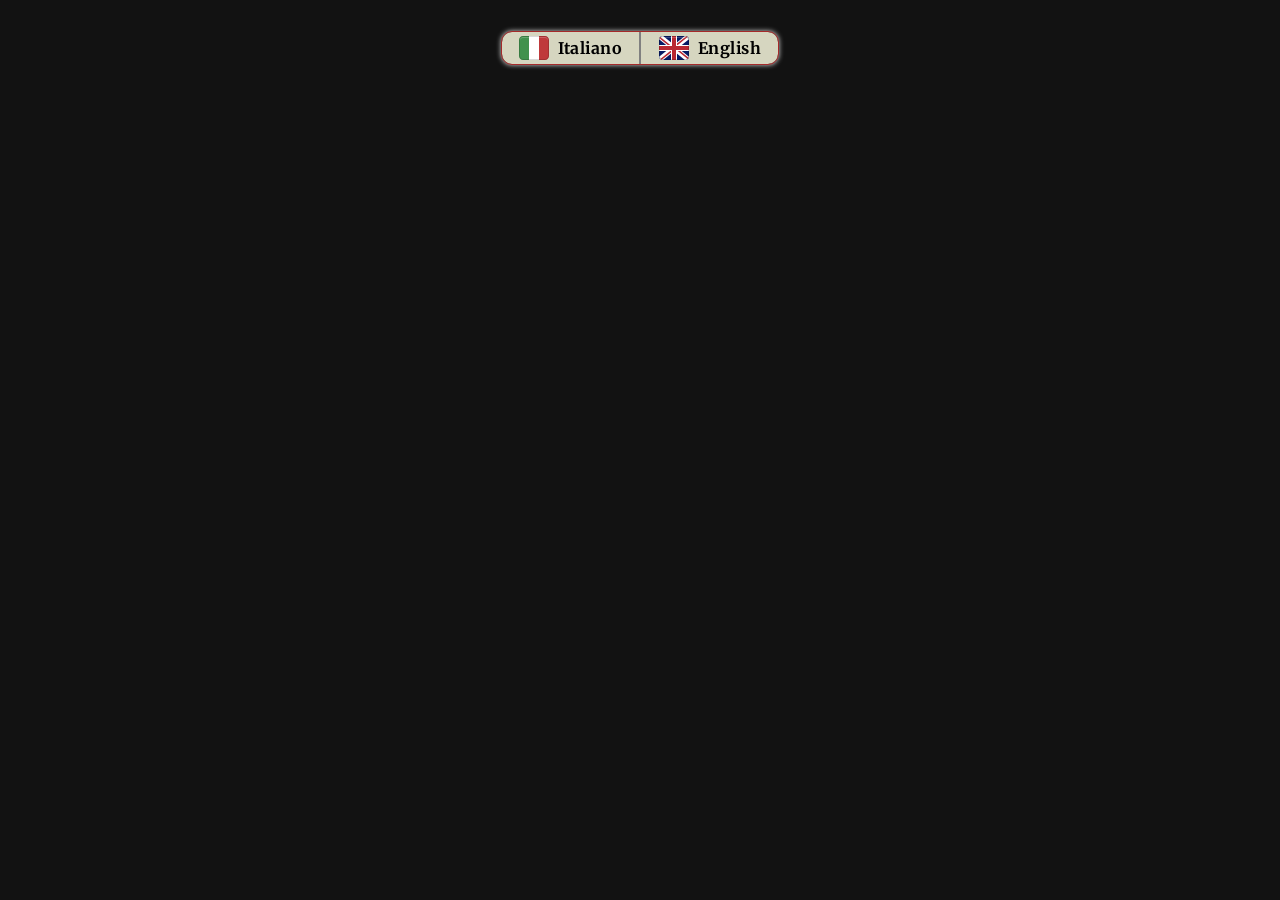
==== index.html @ 4e0a6a2b "c1" ====
<!DOCTYPE html>
<html lang="it">

<head>
    <meta charset="UTF-8">
    <link rel="stylesheet" href="cv.css">
    <link rel="stylesheet" href="https://cdnjs.cloudflare.com/ajax/libs/font-awesome/6.4.0/css/all.min.css">
    <link href="https://fonts.googleapis.com/css2?family=Merriweather:wght@400&display=swap" rel="stylesheet">

    <title>Curriculum Vitae</title>
</head>

<body>
    <div class="language-selection">
        <a href="#" data-lang="lang-it" class="selector active">
            <svg xmlns="http://www.w3.org/2000/svg" width="32" height="32" viewBox="0 0 32 32"><path fill="#fff" d="M10 4H22V28H10z"></path><path d="M5,4h6V28H5c-2.208,0-4-1.792-4-4V8c0-2.208,1.792-4,4-4Z" fill="#41914d"></path><path d="M25,4h6V28h-6c-2.208,0-4-1.792-4-4V8c0-2.208,1.792-4,4-4Z" transform="rotate(180 26 16)" fill="#bf393b"></path><path d="M27,4H5c-2.209,0-4,1.791-4,4V24c0,2.209,1.791,4,4,4H27c2.209,0,4-1.791,4-4V8c0-2.209-1.791-4-4-4Zm3,20c0,1.654-1.346,3-3,3H5c-1.654,0-3-1.346-3-3V8c0-1.654,1.346-3,3-3H27c1.654,0,3,1.346,3,3V24Z" opacity=".15"></path><path d="M27,5H5c-1.657,0-3,1.343-3,3v1c0-1.657,1.343-3,3-3H27c1.657,0,3,1.343,3,3v-1c0-1.657-1.343-3-3-3Z" fill="#fff" opacity=".2"></path></svg>
            Italiano
        </a>
        <div class="separator"></div>
        <a href="#" data-lang="lang-en" class="selector">
            <svg xmlns="http://www.w3.org/2000/svg" width="32" height="32" viewBox="0 0 32 32"><rect x="1" y="4" width="30" height="24" rx="4" ry="4" fill="#071b65"></rect><path d="M5.101,4h-.101c-1.981,0-3.615,1.444-3.933,3.334L26.899,28h.101c1.981,0,3.615-1.444,3.933-3.334L5.101,4Z" fill="#fff"></path><path d="M22.25,19h-2.5l9.934,7.947c.387-.353,.704-.777,.929-1.257l-8.363-6.691Z" fill="#b92932"></path><path d="M1.387,6.309l8.363,6.691h2.5L2.316,5.053c-.387,.353-.704,.777-.929,1.257Z" fill="#b92932"></path><path d="M5,28h.101L30.933,7.334c-.318-1.891-1.952-3.334-3.933-3.334h-.101L1.067,24.666c.318,1.891,1.952,3.334,3.933,3.334Z" fill="#fff"></path><rect x="13" y="4" width="6" height="24" fill="#fff"></rect><rect x="1" y="13" width="30" height="6" fill="#fff"></rect><rect x="14" y="4" width="4" height="24" fill="#b92932"></rect><rect x="14" y="1" width="4" height="30" transform="translate(32) rotate(90)" fill="#b92932"></rect><path d="M28.222,4.21l-9.222,7.376v1.414h.75l9.943-7.94c-.419-.384-.918-.671-1.471-.85Z" fill="#b92932"></path><path d="M2.328,26.957c.414,.374,.904,.656,1.447,.832l9.225-7.38v-1.408h-.75L2.328,26.957Z" fill="#b92932"></path><path d="M27,4H5c-2.209,0-4,1.791-4,4V24c0,2.209,1.791,4,4,4H27c2.209,0,4-1.791,4-4V8c0-2.209-1.791-4-4-4Zm3,20c0,1.654-1.346,3-3,3H5c-1.654,0-3-1.346-3-3V8c0-1.654,1.346-3,3-3H27c1.654,0,3,1.346,3,3V24Z" opacity=".15"></path><path d="M27,5H5c-1.657,0-3,1.343-3,3v1c0-1.657,1.343-3,3-3H27c1.657,0,3,1.343,3,3v-1c0-1.657-1.343-3-3-3Z" fill="#fff" opacity=".2"></path></svg>
            English
        </a>
    </div>

    <div class="cv-main d-none">
        <div class="left-panel">
            <div class="profile-pic">
                <img src="foto-Profilo.jpg" alt="Foto Profilo" />
            </div>
            <div class="details">
                <div class="contatti">
                    <div class="title">
                        <span class="lang-it">CONTATTI</span>
                        <span class="lang-en">CONTACTS</span>
                    </div>
                    <div class="content">
                        <p class="address">
                            <i class="fa-solid fa-house"></i>
                            <span class="lang-it">Via Idria, 29, 95124, Catania CT</span>
                            <span class="lang-en">Via Idria, 29, 95124, Catania CT</span>
                        </p>
                        <p class="telefono">
                            <i class="fa-solid fa-square-phone"></i>
                            <span class="lang-it">(+39) 3669727346</span>
                            <span class="lang-en">(+39) 3669727346</span>
                        </p>
                        <p class="email">
                            <i class="fa-solid fa-paper-plane"></i>
                            <span class="lang-it">mario.bonanno94@gmail.com</span>
                            <span class="lang-en">mario.bonanno94@gmail.com</span>
                        </p>
                    </div>
                </div>
                <div class="profile">
                    <div class="title">
                        <span class="lang-it">PROFILO PROFESSIONALE</span>
                        <span class="lang-en">PROFESSIONAL PROFILE</span>
                    </div>
                    <div class="description">
                        <span class="lang-it">Dopo aver conseguito la laurea magistrale in Informatica, ho iniziato la mia esperienza lavorativa come web developer presso un'azienda di consulenza. Oltre alle nozioni acquisite, posso garantire massima disponibilità e determinazione, per supportare le figure senior e apprendere da loro le basi dell’attività. La mia indole creativa mi ha spinto ad approcciarmi a campi come la creazione di videogiochi e lo sviluppo frontend di pagine web, mentre la passione per la matematica mi fa apprezzare le sfide logiche e strutturali, come quelle che ho incontrato nella progettazione di primitive intelligenze artificiali o programmazione backend per la gestione di siti.</span>
                        <span class="lang-en">After earning my master's degree in Computer Science, I began my work experience as a web developer at a consulting company. In addition to the knowledge acquired, I can ensure maximum availability and determination to support senior figures and learn from them the basics of the activity. My creative nature has driven me to approach fields such as video game creation and frontend development of web pages, while my passion for mathematics makes me appreciate logical and structural challenges, such as those I encountered in designing primitive artificial intelligences or backend programming for website management.</span>
                    </div>
                </div>
                <div class="competenze">
                    <div class="title">
                        <span class="lang-it">Capacità e competenze</span>
                        <span class="lang-en">Skills and Competencies</span>
                    </div>
                    <ul class="skill-list">
                        <li>
                            <span class="lang-it">Buona conoscenza dei più comuni linguaggi di programmazione. In particolare di <strong>C, C++, C#, Python, HTML, CSS, Javascript</strong>, dei framework Processing e P5.js e delle librerie jQuery, Vue.js e Bootstrap.</span>
                            <span class="lang-en">Good knowledge of the most common programming languages. In particular <strong>C, C++, C#, Python, HTML, CSS, Javascript</strong>, the Processing and P5.js frameworks, and the jQuery, Vue.js, and Bootstrap libraries.</span>
                        </li>
                        <li>
                            <span class="lang-it">Buona conoscenza del <strong>game engine Unity</strong> e dei suoi componenti. In particolare ShaderGraph, VisualEffects, ParticleSystem</span>
                            <span class="lang-en">Good knowledge of the <strong>Unity game engine</strong> and its components, particularly ShaderGraph, VisualEffects, ParticleSystem.</span>
                        </li>
                        <li>
                            <span class="lang-it">Conoscenza base del software di modellazione 3D “<strong>Blender</strong>” e del motore <strong>Unreal Engine</strong>.</span>
                            <span class="lang-en">Basic knowledge of 3D modeling software <strong>Blender</strong> and the <strong>Unreal Engine</strong>.</span>
                        </li>
                        <li>
                            <span class="lang-it">Flessibilità, predisposizione alla crescita professionale e capacità di ascolto attivo</span>
                            <span class="lang-en">Flexibility, willingness for professional growth, and active listening skills.</span>
                        </li>
                    </ul>
                </div>
                <div class="interessi">
                    <div class="title">
                        <span class="lang-it">Interessi</span>
                        <span class="lang-en">Interests</span>
                    </div>
                    <ol class="interessi-list">
                        <li>
                            <span class="lang-it">Matematica, scienze e musica</span>
                            <span class="lang-en">Mathematics, science, and music</span>
                        </li>
                        <li>
                            <span class="lang-it">Programmazione e Computer Grafica</span>
                            <span class="lang-en">Programming and Computer Graphics</span>
                        </li>
                        <li>
                            <span class="lang-it">Videogiochi e Game Theory</span>
                            <span class="lang-en">Video games and Game Theory</span>
                        </li>
                    </ol>
                </div>
            </div>
        </div>
        <div class="right-panel">
            <div class="name">
                <span class="lang-it">Mario Bonanno</span>
                <span class="lang-en">Mario Bonanno</span>
            </div>
            <div class="specs">
                <div class="tab experiences">
                    <div class="title">
                        <span class="lang-it">Esperienze lavorative e professionali</span>
                        <span class="lang-en">Work and Professional Experience</span>
                    </div>
                    <div class="exp-list">
                        <div class="exp">
                            <div class="title">
                                <strong>Skylabs</strong>, Catania —
                                <span class="lang-it">Sviluppatore Fullstack</span>
                                <span class="lang-en">Fullstack Developer</span>
                            </div>
                            <div class="date">
                                <span class="lang-it">Ottobre 2022 - Ottobre 2024</span>
                                <span class="lang-en">October 2022 - October 2024</span>
                            </div>
                            <ul class="exp-points">
                                <li class="point">
                                    <span class="lang-it">Sviluppo e manutenzione di progetti E-Commerce per aziende internazionali di moda e distribuzione alimentare attraverso tecnologia <strong>Salesforce Commerce Cloud</strong>.</span>
                                    <span class="lang-en">Development and maintenance of E-Commerce projects for international fashion and food distribution companies using <strong>Salesforce Commerce Cloud</strong>.</span>
                                </li>
                                <li class="point">
                                    <span class="lang-it">Sviluppo componenti web personalizzati, finalizzati al riutilizzo interno.</span>
                                    <span class="lang-en">Development of custom web components aimed at internal reuse.</span>
                                </li>
                                <li class="point">
                                    <span class="lang-it">Utilizzo dei linguaggi <strong>Javascript, CSS, HTML, ISML, MJML</strong> e delle librerie <strong>jQuery, Vue.js, Bootstrap</strong>.</span>
                                    <span class="lang-en">Utilization of <strong>Javascript, CSS, HTML, ISML, MJML</strong> languages and <strong>jQuery, Vue.js, Bootstrap</strong> libraries.</span>
                                </li>
                            </ul>
                        </div>
                        <div class="exp">
                            <div class="title">
                                <strong>Università di Catania</strong>, Catania —
                                <span class="lang-it">Tirocinante</span>
                                <span class="lang-en">Intern</span>
                            </div>
                            <div class="date">
                                <span class="lang-it">Gennaio 2022 - Luglio 2022</span>
                                <span class="lang-en">January 2022 - July 2022</span>
                            </div>
                            <ul class="p-b-0 exp-points">
                                <li class="point">
                                    <span class="lang-it">Sviluppo di moduli di vario genere relativi ad un videogioco 3D</span>
                                    <span class="lang-en">Development of various modules related to a 3D video game</span>
                                </li>
                                <li class="point">
                                    <span class="lang-it">Implementazione di un sistema di I.A. basato su Behaviour Tree</span>
                                    <span class="lang-en">Implementation of an AI system based on Behaviour Tree</span>
                                </li>
                                <li class="point">
                                    <span class="lang-it">Manutenzione del codice per l’utilizzo in un team di piccole dimensioni</span>
                                    <span class="lang-en">Code maintenance for use in a small team</span>
                                </li>
                                <li class="point">
                                    <span class="lang-it">Adattamento Sprite e materiali per la creazione di effetti grafici</span>
                                    <span class="lang-en">Sprite and material adaptation for creating graphic effects</span>
                                </li>
                            </ul>
                        </div>
                        <div class="exp">
                            <div class="title">
                                <strong>STMicroelectronics</strong>, Catania —
                                <span class="lang-it">Tirocinante</span>
                                <span class="lang-en">Intern</span>
                            </div>
                            <div class="date">
                                <span class="lang-it">Aprile 2019 - Maggio 2019</span>
                                <span class="lang-en">April 2019 - May 2019</span>
                            </div>
                            <ul class="p-b-0 exp-points">
                                <li class="point">
                                    <span class="lang-it">Adattamento di algoritmi di Intelligenza Artificiale in un robot umanoide mediante microcontrollore STM32</span>
                                    <span class="lang-en">Adaptation of Artificial Intelligence algorithms in a humanoid robot using STM32 microcontroller</span>
                                </li>
                                <li class="point">
                                    <span class="lang-it">Permettere la comunicazione tra microcontrollori attraverso la tecnologia BlueTooth</span>
                                    <span class="lang-en">Enabling communication between microcontrollers via Bluetooth technology</span>
                                </li>
                            </ul>
                        </div>
                    </div>
                </div>
                <div class="tab formazione">
                    <div class="title">
                        <span class="lang-it">Istruzione e formazione</span>
                        <span class="lang-en">Education and Training</span>
                    </div>
                    <ul class="content">
                        <li>
                            <strong>Università di Catania</strong>, Catania —
                            <span class="lang-it"><i>Laurea Magistrale in Informatica</i></span>
                            <span class="lang-en"><i>Master's Degree in Computer Science</i></span>
                        </li>
                        <div class="date">
                            <span class="lang-it">Luglio 2022</span>
                            <span class="lang-en">July 2022</span>
                        </div>
                        <li>
                            <strong>Università di Catania</strong>, Catania —
                            <span class="lang-it"><i>Laurea Triennale in Informatica</i></span>
                            <span class="lang-en"><i>Bachelor's Degree in Computer Science</i></span>
                        </li>
                        <div class="date">
                            <span class="lang-it">Luglio 2019</span>
                            <span class="lang-en">July 2019</span>
                        </div>
                        <li>
                            <strong>Liceo N. Spedalieri</strong>, Catania —
                            <span class="lang-it"><i>Diploma di maturità (classica)</i></span>
                            <span class="lang-en"><i>High School Diploma (Classical)</i></span>
                        </li>
                        <div class="date">
                            <span class="lang-it">Luglio 2014</span>
                            <span class="lang-en">July 2014</span>
                        </div>
                    </ul>
                </div>
                <div class="tab lingue">
                    <div class="title">
                        <span class="lang-it">Lingue</span>
                        <span class="lang-en">Languages</span>
                    </div>
                    <div class="tabs">
                        <div class="lingua">
                            <div class="title">
                                <span class="lang-it"><strong>Italiano</strong></span>
                                <span class="lang-en"><strong>Italian</strong></span>
                            </div>
                            <div class="progress-bar perc-100"></div>
                            <div class="desc">
                                <span class="lang-it">Madrelingua</span>
                                <span class="lang-en">Native Speaker</span>
                            </div>
                        </div>
                        <div class="lingua">
                            <div class="title flexy">
                                <span class="lang-it"><strong>Inglese</strong></span>
                                <span class="lang-en"><strong>English</strong></span>
                                <span>&mdash;</span>
                                <span class="lang-it">C1</span>
                                <span class="lang-en">C1</span>
                            </div>
                            <div class="progress-bar perc-75"></div>
                            <div class="desc">
                                <span class="lang-it">Avanzato</span>
                                <span class="lang-en">Advanced</span>
                            </div>
                        </div>
                        <div class="lingua">
                            <div class="title">
                                <span class="lang-it"><strong>Francese</strong></span>
                                <span class="lang-en"><strong>French</strong></span>
                            </div>
                            <div class="progress-bar perc-25"></div>
                            <div class="desc">
                                <span class="lang-it">Principiante</span>
                                <span class="lang-en">Beginner</span>
                            </div>
                        </div>
                        <div class="lingua">
                            <div class="title">
                                <span class="lang-it"><strong>Spagnolo</strong></span>
                                <span class="lang-en"><strong>Spanish</strong></span>
                            </div>
                            <div class="progress-bar perc-25"></div>
                            <div class="desc">
                                <span class="lang-it">Principiante</span>
                                <span class="lang-en">Beginner</span>
                            </div>
                        </div>
                    </div>
                </div>
                <div class="tab certificazioni">
                    <div class="title">
                        <span class="lang-it">Altre Certificazioni</span>
                        <span class="lang-en">Other Certifications</span>
                    </div>
                    <ul class="content">
                        <li>
                            <span class="lang-it"><strong>Laurea di primo livello in Pianoforte</strong> - Istituto musicale V. Bellini di Catania, 2013</span>
                            <span class="lang-en"><strong>First Level Degree in Piano</strong> - V. Bellini Music Institute of Catania, 2013</span>
                        </li>
                        <li>
                            <span class="lang-it"><strong>Certificazione C1 in lingua Inglese</strong> - Cambridge Institute</span>
                            <span class="lang-en"><strong>C1 Certification in English</strong> - Cambridge Institute</span>
                        </li>
                    </ul>
                </div>
            </div>
        </div>
    </div>

    <script>
        document.querySelectorAll('.language-selection a').forEach(link => {
            link.addEventListener('click', function (event) {
                event.preventDefault();
                document.querySelector('.cv-main').classList.remove('d-none');
                const lang = this.getAttribute('data-lang');

                // Toggle language selection
                document.querySelectorAll('.language-selection a').forEach(l => l.classList.remove('active'));
                event.target.classList.add('active');

                // Show/Hide language sections
                document.querySelectorAll('.lang-it, .lang-en').forEach(el => {
                    if (el.classList.contains(lang)) el.classList.remove('d-none');
                    else el.classList.add('d-none');
                });
            });
        });
    </script>
</body>

</html>
---- cv.css ----
@import url("https://fonts.googleapis.com/css2?family=Playfair+Display:wght@700&display=swap");
body {
  padding: 1rem;
  height: 100%;
  margin: 0;
  font-family: Georgia, "Times New Roman", Times, serif;
  letter-spacing: 0.5px;
  background-color: #121212;
}

.d-none {
    display: none!important;
}

.language-selection {
    position: sticky;
    top: 1rem;
    margin-inline: auto;
    max-width: 20%;
    min-width: fit-content;
    z-index: 100;
    background-color: #f5f5dcdd;
    outline: 1.75px solid brown;
    border-radius: 10px;
    display: flex;
    margin-block: 1rem;
    height: 2rem;
    box-shadow: 0 0 5px 1px lightgray;
}

.language-selection .selector {
    width: 100%;
    height: 100%;
    border-radius: 10px;
    display: flex;
    justify-content: center;
    gap: .5rem;
    align-items: center;
    padding-inline: 1rem;
    text-decoration: none;
    font-weight: bold;
    color: black;
    font-family: 'Merriweather', Georgia, serif;
}

.language-selection .selector:active {
    color: red;
}

.language-selection .selector:hover {
    background-color: #e5e5ccdd;
}

.language-selection .separator {
    background-color: grey;
    height: 100%;
    width: 5px;
}

.cv-main {
  background: floralwhite;
  border: 2px solid rgb(130, 130, 130);
  display: flex;
  gap: 1rem;
  margin: auto;
  max-width: 900px;
}
.cv-main .left-panel {
  display: flex;
  flex-direction: column;
  flex: 0 0 33%;
  background-color: bisque;
}
.cv-main .left-panel .profile-pic img {
  width: 100%;
  height: auto;
}
.cv-main .left-panel .details {
  padding: 1rem;
}
.cv-main .left-panel .details .contatti .title {
  text-transform: uppercase;
  font-weight: bold;
}
.cv-main .left-panel .details .contatti .content {
  font-size: 0.75rem;
  margin-left: 0.4rem;
}
.cv-main .left-panel .details .contatti .content i {
  font-size: 1rem;
  margin-right: 5px;
}
.cv-main .left-panel .details .contatti .content i.fa-square-phone {
  vertical-align: middle;
  margin-left: 2px;
}
.cv-main .left-panel .details .profile {
  border-top: 2px solid goldenrod;
  padding-block: 1rem;
  margin-top: 1rem;
}
.cv-main .left-panel .details .profile .title {
  text-transform: uppercase;
  font-weight: bold;
  margin-bottom: 0.5rem;
}
.cv-main .left-panel .details .profile .description {
  margin-left: 0.4rem;
  font-size: small;
}
.cv-main .left-panel .details .competenze,
.cv-main .left-panel .details .interessi {
  border-top: 2px solid goldenrod;
  padding-top: 1rem;
}
.cv-main .left-panel .details .competenze .title,
.cv-main .left-panel .details .interessi .title {
  text-transform: uppercase;
  font-weight: bold;
}
.cv-main .left-panel .details .competenze .skill-list,
.cv-main .left-panel .details .competenze .interessi-list,
.cv-main .left-panel .details .interessi .skill-list,
.cv-main .left-panel .details .interessi .interessi-list {
  font-size: small;
  padding-left: 1.5rem;
  margin-block: 1rem;
  line-height: 1.2;
}
.cv-main .left-panel .details .competenze .skill-list li:not(:last-child),
.cv-main .left-panel .details .competenze .interessi-list li:not(:last-child),
.cv-main .left-panel .details .interessi .skill-list li:not(:last-child),
.cv-main .left-panel .details .interessi .interessi-list li:not(:last-child) {
  margin-bottom: 5px;
}
.cv-main .right-panel {
  padding: 2rem;
  width: 100%;
}
.cv-main .right-panel .name {
  font-family: "Playfair Display", serif;
  text-transform: capitalize;
  font-size: 3rem;
  font-weight: 600;
  letter-spacing: 2px;
  color: burlywood;
  text-shadow: 0 2px 2px darkgrey;
  padding-bottom: 2rem;
}
.cv-main .right-panel .specs {
  border-left: 2px solid lightslategrey;
  margin-left: 0.5rem;
  padding-left: 1.5rem;
}
.cv-main .right-panel .specs .tab {
  margin-bottom: 1.5rem;
  position: relative;
}
.cv-main .right-panel .specs .tab::before {
  width: 1.2rem;
  height: 1.2rem;
  background-color: lightgray;
  position: absolute;
  left: -2.6rem;
  top: -0.3rem;
  padding: 0.4rem;
  border-radius: 50%;
}
.cv-main .right-panel .specs .experiences::before {
  content: url(work.svg);
}
.cv-main .right-panel .specs .experiences > .title {
  text-transform: uppercase;
  font-weight: bold;
  font-size: 1.15rem;
  color: burlywood;
  padding-bottom: 1em;
}
.cv-main .right-panel .specs .experiences .exp-list {
  font-size: 0.75rem;
}
.cv-main .right-panel .specs .experiences .exp-list .exp {
  position: relative;
}
.cv-main .right-panel .specs .experiences .exp-list .exp::before {
  content: "";
  width: 0.5rem;
  height: 0.5rem;
  background-color: darkslategrey;
  position: absolute;
  left: -1.8rem;
  top: 0.15rem;
}
.cv-main .right-panel .specs .experiences .exp-list .exp:not(:last-child) {
  margin-bottom: 1rem;
}
.cv-main .right-panel .specs .experiences .exp-list .exp .date {
  font-family: "Courier New", Courier, monospace;
  padding-left: 0.5rem;
  font-weight: lighter;
  padding-block: 0.4rem;
}
.cv-main .right-panel .specs .experiences .exp-list .exp .exp-points {
  margin-top: 0;
}
.cv-main .right-panel .specs .experiences .exp-list .exp .exp-points li:not(:last-child) {
  margin-bottom: 3px;
}
.cv-main .right-panel .specs .formazione::before {
  content: url(formazione.svg);
  padding-bottom: 0.3rem;
}
.cv-main .right-panel .specs .formazione > .title {
  text-transform: uppercase;
  font-weight: bold;
  font-size: 1.15rem;
  color: burlywood;
}
.cv-main .right-panel .specs .formazione .content {
  font-size: 0.75rem;
  list-style-type: none;
  padding-left: 1rem;
}
.cv-main .right-panel .specs .formazione .content li {
  position: relative;
}
.cv-main .right-panel .specs .formazione .content li::before {
  content: "";
  width: 0.5rem;
  height: 0.5rem;
  background-color: darkslategrey;
  position: absolute;
  left: -2.8rem;
  top: 0.175rem;
}
.cv-main .right-panel .specs .formazione .content .date {
  padding-left: 1rem;
  margin-block: 0.5rem;
}
.cv-main .right-panel .specs .lingue {
  font-size: 0.75rem;
}
.cv-main .right-panel .specs .lingue::before {
  content: url(lingue.svg);
}
.cv-main .right-panel .specs .lingue > .title {
  text-transform: uppercase;
  font-weight: bold;
  font-size: 1.15rem;
  color: burlywood;
}
.cv-main .right-panel .specs .lingue .tabs {
  padding: 1rem;
  display: flex;
  flex-wrap: wrap;
  gap: 1rem;
}
.cv-main .right-panel .specs .lingue .tabs .lingua {
  border: 0.4px solid rgba(128, 128, 128, 0.5);
  flex: 0 1 40%;
  display: flex;
  flex-direction: column;
  gap: 0.4rem;
  padding: 0.4rem 1rem;
  box-shadow: 0 1px 5px lightslategray;
}
.cv-main .right-panel .specs .lingue .tabs .lingua .title.flexy {
  display: flex;
  justify-content: space-between;
}
.cv-main .right-panel .specs .lingue .tabs .lingua .progress-bar {
  border: 0.5px solid lightslategray;
  height: 0.5rem;
}
.cv-main .right-panel .specs .lingue .tabs .lingua .progress-bar.perc-100 {
  background: burlywood;
}
.cv-main .right-panel .specs .lingue .tabs .lingua .progress-bar.perc-75 {
  background: linear-gradient(90deg, burlywood 75%, floralwhite 75%);
}
.cv-main .right-panel .specs .lingue .tabs .lingua .progress-bar.perc-25 {
  background: linear-gradient(90deg, burlywood 25%, floralwhite 25%);
}
.cv-main .right-panel .specs .certificazioni::before {
  content: url(coppa.svg);
  padding-bottom: 0.3rem;
}
.cv-main .right-panel .specs .certificazioni > .title {
  text-transform: uppercase;
  font-weight: bold;
  font-size: 1.15rem;
  color: burlywood;
}
.cv-main .right-panel .specs .certificazioni .content {
  font-size: 0.75rem;
  line-height: 1.4;
  list-style-type: none;
  padding-left: 1rem;
}
.cv-main .right-panel .specs .certificazioni .content li {
  position: relative;
}
.cv-main .right-panel .specs .certificazioni .content li::before {
  content: "";
  width: 0.5rem;
  height: 0.5rem;
  background-color: darkslategrey;
  position: absolute;
  left: -2.8rem;
  top: 0.2rem;
}
.cv-main .right-panel .specs .certificazioni .content li:not(:last-child) {
  margin-bottom: 3px;
}/*# sourceMappingURL=cv.css.map */
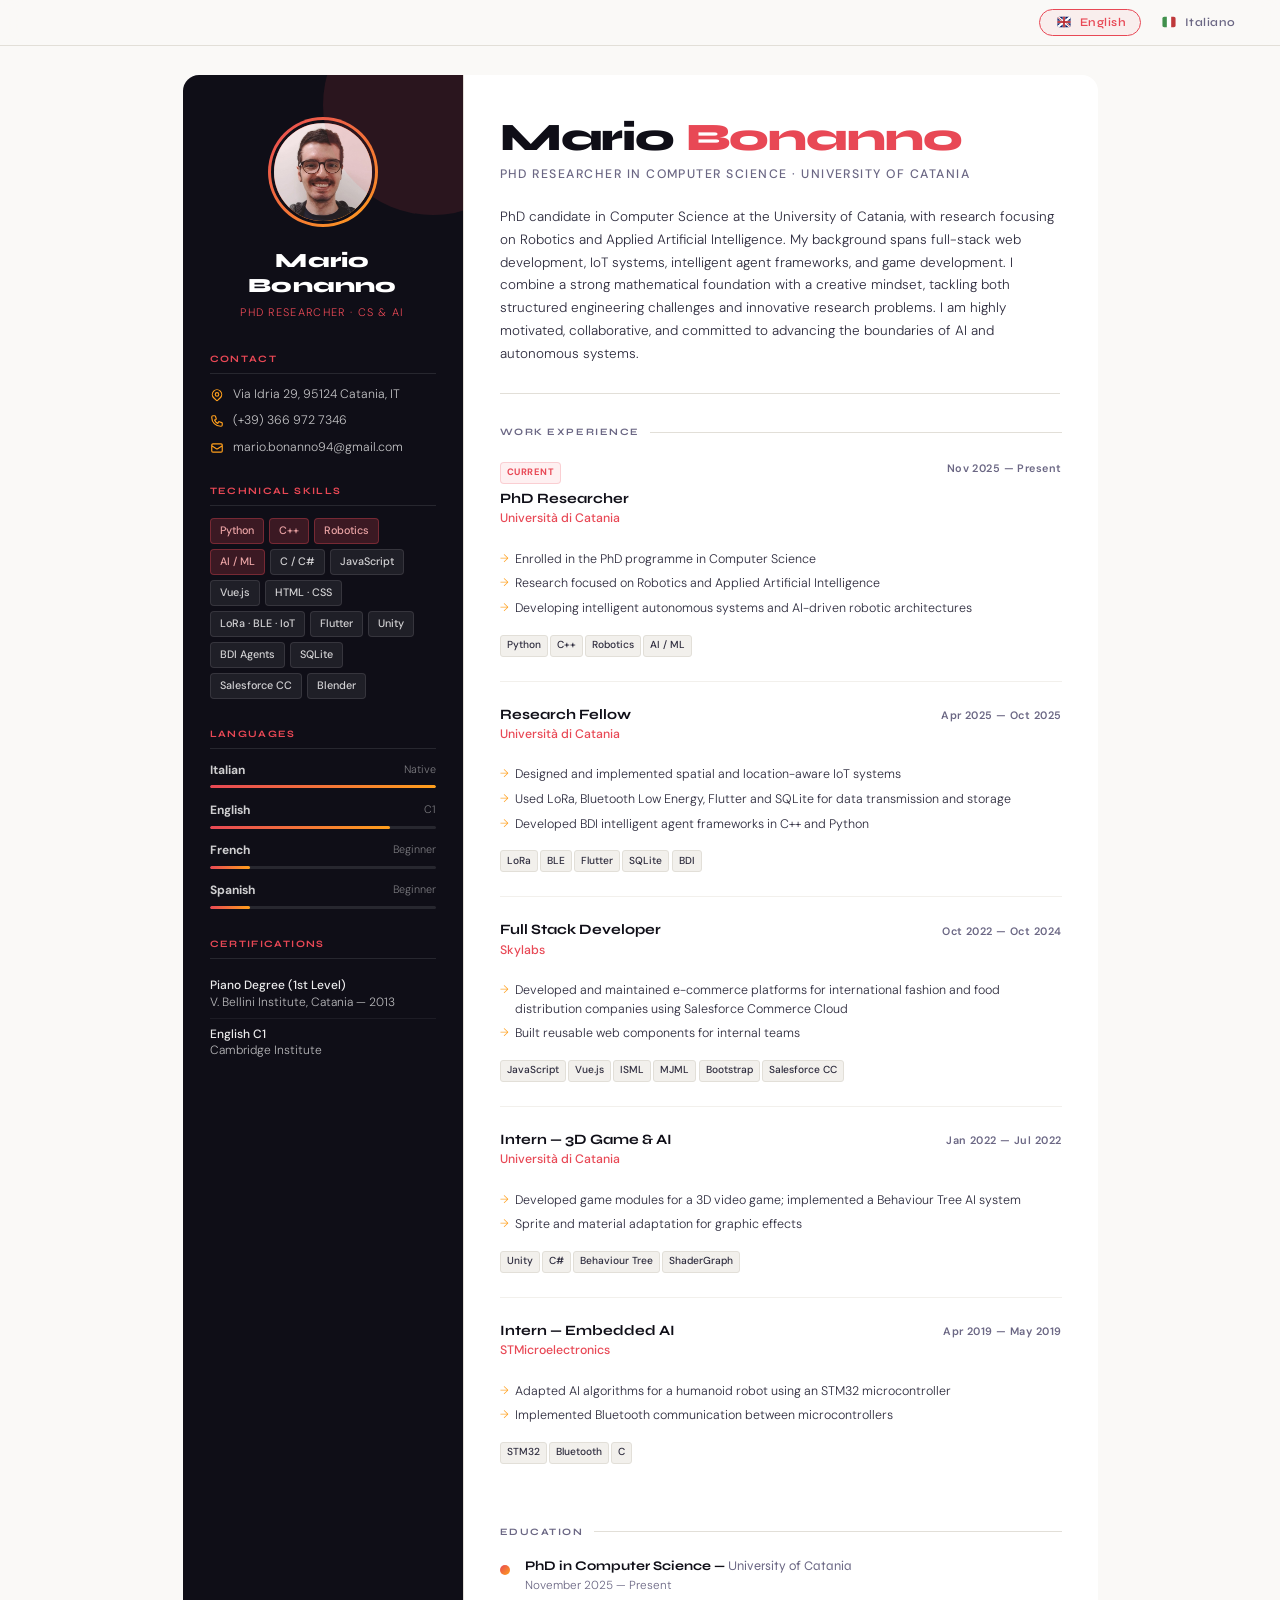
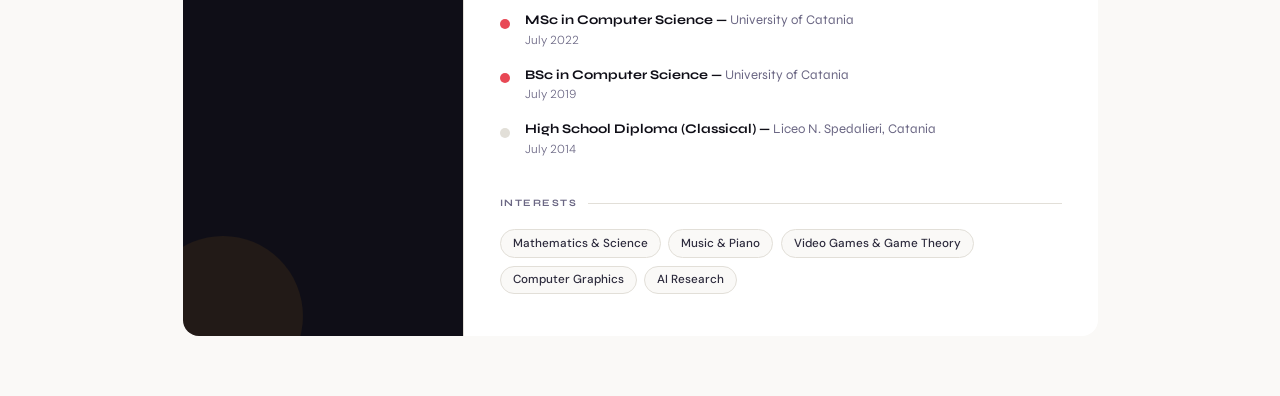
==== commit 1f86e60a: "cv2026 dott" ====
--- a/index.html
+++ b/index.html
@@ -1,331 +1,348 @@
 <!DOCTYPE html>
-<html lang="it">
-
+<html lang="en">
 <head>
-    <meta charset="UTF-8">
-    <link rel="stylesheet" href="cv.css">
-    <link rel="stylesheet" href="https://cdnjs.cloudflare.com/ajax/libs/font-awesome/6.4.0/css/all.min.css">
-    <link href="https://fonts.googleapis.com/css2?family=Merriweather:wght@400&display=swap" rel="stylesheet">
-
-    <title>Curriculum Vitae</title>
+  <meta charset="UTF-8">
+  <meta name="viewport" content="width=device-width, initial-scale=1.0">
+  <title>Mario Bonanno — CV</title>
+  <link href="https://fonts.googleapis.com/css2?family=Syne:wght@400;500;600;700;800&family=DM+Sans:ital,wght@0,300;0,400;0,500;1,300&display=swap" rel="stylesheet">
+  <style>
+    *, *::before, *::after { box-sizing: border-box; margin: 0; padding: 0; }
+    :root {
+      --ink: #0f0e17; --ink-soft: #2d2b3d; --ink-muted: #6b6784;
+      --accent: #e84855; --accent2: #ff9f1c;
+      --surface: #faf9f7; --surface2: #f2f0ec;
+      --white: #ffffff; --border: #e2dfd8;
+    }
+    html { font-size: 15px; }
+    body { background: var(--surface); color: var(--ink); font-family: 'DM Sans', sans-serif; font-weight: 300; line-height: 1.65; }
+    .lang-bar {
+      position: fixed; top: 0; left: 0; right: 0; z-index: 100;
+      display: flex; align-items: center; justify-content: flex-end;
+      padding: 0.6rem 2rem; background: rgba(250,249,247,0.9);
+      backdrop-filter: blur(12px); border-bottom: 1px solid var(--border); gap: 0.25rem;
+    }
+    .lang-btn {
+      display: flex; align-items: center; gap: 0.4rem;
+      padding: 0.35rem 0.9rem; border: 1.5px solid transparent;
+      border-radius: 50px; background: none; cursor: pointer;
+      font-family: 'Syne', sans-serif; font-size: 0.78rem; font-weight: 600;
+      letter-spacing: 0.04em; color: var(--ink-muted); transition: all 0.2s;
+    }
+    .lang-btn:hover { color: var(--ink); border-color: var(--border); }
+    .lang-btn.active { color: var(--accent); border-color: var(--accent); background: rgba(232,72,85,0.06); }
+    .lang-btn svg { width: 20px; height: 14px; border-radius: 2px; }
+    .cv-wrap {
+      max-width: 960px; margin: 0 auto; padding: 5rem 1.5rem 4rem;
+      display: grid; grid-template-columns: 280px 1fr; gap: 0;
+      animation: fadeUp 0.5s ease both;
+    }
+    @keyframes fadeUp { from { opacity:0; transform: translateY(16px); } to { opacity:1; transform: translateY(0); } }
+    .sidebar {
+      background: var(--ink); color: var(--white);
+      padding: 2.8rem 1.8rem; border-radius: 16px 0 0 16px; overflow: hidden; position: relative;
+    }
+    .sidebar::before {
+      content:''; position: absolute; top:-80px; right:-80px; width:220px; height:220px;
+      border-radius:50%; background: var(--accent); opacity:0.12; pointer-events:none;
+    }
+    .sidebar::after {
+      content:''; position: absolute; bottom:-60px; left:-40px; width:160px; height:160px;
+      border-radius:50%; background: var(--accent2); opacity:0.08; pointer-events:none;
+    }
+    .photo-ring { width:110px; height:110px; border-radius:50%; padding:3px; background: linear-gradient(135deg, var(--accent), var(--accent2)); margin: 0 auto 1.4rem; display:block; }
+    .photo-ring img { width:100%; height:100%; border-radius:50%; object-fit:cover; object-position: center top; display:block; border: 3px solid var(--ink); }
+    .sidebar-name { font-family:'Syne',sans-serif; font-size:1.35rem; font-weight:800; text-align:center; letter-spacing:0.01em; line-height:1.25; margin-bottom:0.3rem; }
+    .sidebar-role-bar { font-size:0.73rem; text-align:center; color:var(--accent); letter-spacing:0.12em; text-transform:uppercase; margin-bottom:2rem; }
+    .sidebar-section { margin-bottom:1.8rem; }
+    .sidebar-label { font-family:'Syne',sans-serif; font-size:0.65rem; font-weight:700; letter-spacing:0.14em; text-transform:uppercase; color:var(--accent); margin-bottom:0.8rem; padding-bottom:0.4rem; border-bottom:1px solid rgba(255,255,255,0.1); }
+    .contact-item { display:flex; align-items:flex-start; gap:0.65rem; margin-bottom:0.6rem; font-size:0.82rem; color:rgba(255,255,255,0.75); line-height:1.4; }
+    .contact-item svg { flex-shrink:0; width:14px; height:14px; margin-top:2px; color:var(--accent2); }
+    .contact-item a { color:inherit; text-decoration:none; }
+    .contact-item a:hover { color:white; }
+    .skill-tags { display:flex; flex-wrap:wrap; gap:0.35rem; }
+    .stag { font-size:0.72rem; font-weight:500; padding:0.2rem 0.6rem; border-radius:4px; background:rgba(255,255,255,0.07); color:rgba(255,255,255,0.8); border:1px solid rgba(255,255,255,0.1); }
+    .stag.hot { background:rgba(232,72,85,0.2); border-color:rgba(232,72,85,0.35); color:rgba(255,180,180,0.9); }
+    .lang-item { margin-bottom:0.85rem; }
+    .lang-top { display:flex; justify-content:space-between; font-size:0.8rem; color:rgba(255,255,255,0.8); margin-bottom:0.3rem; }
+    .lang-level { font-size:0.72rem; color:rgba(255,255,255,0.45); }
+    .lang-bar-track { height:3px; background:rgba(255,255,255,0.1); border-radius:99px; overflow:hidden; }
+    .lang-bar-fill { height:100%; border-radius:99px; background:linear-gradient(90deg, var(--accent), var(--accent2)); }
+    .cert-item { font-size:0.8rem; color:rgba(255,255,255,0.7); padding:0.45rem 0; border-bottom:1px solid rgba(255,255,255,0.06); line-height:1.4; }
+    .cert-item:last-child { border-bottom:none; }
+    .cert-item strong { color:rgba(255,255,255,0.92); font-weight:500; }
+    .main-col { background:var(--white); padding:2.8rem 2.4rem; border-radius:0 16px 16px 0; border-left:1px solid var(--border); }
+    .main-name { font-family:'Syne',sans-serif; font-size:2.6rem; font-weight:800; line-height:1.1; color:var(--ink); letter-spacing:-0.02em; margin-bottom:0.3rem; }
+    .name-accent { color:var(--accent); }
+    .main-role { font-size:0.82rem; font-weight:500; letter-spacing:0.12em; text-transform:uppercase; color:var(--ink-muted); margin-bottom:1.4rem; }
+    .profile-text { font-size:0.9rem; line-height:1.7; color:var(--ink-soft); max-width:560px; padding-bottom:1.8rem; border-bottom:1px solid var(--border); margin-bottom:2rem; }
+    .section-title { font-family:'Syne',sans-serif; font-size:0.65rem; font-weight:700; letter-spacing:0.16em; text-transform:uppercase; color:var(--ink-muted); margin-bottom:1.2rem; display:flex; align-items:center; gap:0.7rem; }
+    .section-title::after { content:''; flex:1; height:1px; background:var(--border); }
+    .exp-entry { display:grid; grid-template-columns:1fr auto; gap:0.2rem 1rem; margin-bottom:1.6rem; padding-bottom:1.6rem; border-bottom:1px solid var(--surface2); }
+    .exp-entry:last-child { border-bottom:none; margin-bottom:0; }
+    .exp-role { font-family:'Syne',sans-serif; font-size:0.95rem; font-weight:700; color:var(--ink); line-height:1.3; }
+    .exp-company { font-size:0.82rem; color:var(--accent); font-weight:500; margin-bottom:0.5rem; }
+    .exp-date { font-size:0.72rem; font-weight:600; letter-spacing:0.04em; color:var(--ink-muted); white-space:nowrap; text-align:right; padding-top:0.1rem; }
+    .exp-current { display:inline-block; font-size:0.62rem; font-weight:700; letter-spacing:0.06em; text-transform:uppercase; color:var(--accent); background:rgba(232,72,85,0.08); border:1px solid rgba(232,72,85,0.2); border-radius:4px; padding:0.15rem 0.4rem; margin-bottom:0.4rem; }
+    .exp-bullets { list-style:none; margin-top:0.5rem; grid-column:1/-1; }
+    .exp-bullets li { font-size:0.83rem; color:var(--ink-soft); padding:0.2rem 0 0.2rem 1rem; position:relative; line-height:1.5; }
+    .exp-bullets li::before { content:'→'; position:absolute; left:0; color:var(--accent2); font-size:0.75rem; }
+    .tech-pills { margin-top:0.5rem; grid-column:1/-1; }
+    .tech-pill { display:inline-block; font-size:0.68rem; font-weight:500; background:var(--surface2); color:var(--ink-soft); border-radius:3px; padding:0.1rem 0.4rem; margin:0.1rem 0.15rem 0 0; border:1px solid var(--border); }
+    .edu-entry { display:flex; gap:1rem; margin-bottom:1.1rem; align-items:flex-start; }
+    .edu-dot { width:10px; height:10px; border-radius:50%; background:var(--accent); flex-shrink:0; margin-top:0.45rem; }
+    .edu-dot.phd { background:linear-gradient(135deg, var(--accent), var(--accent2)); }
+    .edu-dot.faint { background:var(--border); }
+    .edu-title { font-family:'Syne',sans-serif; font-size:0.88rem; font-weight:700; color:var(--ink); line-height:1.3; }
+    .edu-sub { font-size:0.78rem; color:var(--ink-muted); margin-top:0.1rem; }
+    .interests-row { display:flex; flex-wrap:wrap; gap:0.5rem; margin-top:0.5rem; }
+    .int-chip { font-size:0.78rem; font-weight:500; color:var(--ink-soft); background:var(--surface); border:1.5px solid var(--border); border-radius:50px; padding:0.25rem 0.8rem; }
+    .section { margin-bottom:2.4rem; }
+    .section:last-child { margin-bottom:0; }
+    .hidden { display:none; }
+    @media (max-width:700px) {
+      .cv-wrap { grid-template-columns:1fr; padding:4.5rem 1rem 2rem; }
+      .sidebar { border-radius:12px 12px 0 0; padding:2rem 1.4rem; }
+      .main-col { border-radius:0 0 12px 12px; border-left:none; border-top:1px solid var(--border); padding:2rem 1.4rem; }
+    }
+  </style>
 </head>
-
 <body>
-    <div class="language-selection">
-        <a href="#" data-lang="lang-it" class="selector active">
-            <svg xmlns="http://www.w3.org/2000/svg" width="32" height="32" viewBox="0 0 32 32"><path fill="#fff" d="M10 4H22V28H10z"></path><path d="M5,4h6V28H5c-2.208,0-4-1.792-4-4V8c0-2.208,1.792-4,4-4Z" fill="#41914d"></path><path d="M25,4h6V28h-6c-2.208,0-4-1.792-4-4V8c0-2.208,1.792-4,4-4Z" transform="rotate(180 26 16)" fill="#bf393b"></path><path d="M27,4H5c-2.209,0-4,1.791-4,4V24c0,2.209,1.791,4,4,4H27c2.209,0,4-1.791,4-4V8c0-2.209-1.791-4-4-4Zm3,20c0,1.654-1.346,3-3,3H5c-1.654,0-3-1.346-3-3V8c0-1.654,1.346-3,3-3H27c1.654,0,3,1.346,3,3V24Z" opacity=".15"></path><path d="M27,5H5c-1.657,0-3,1.343-3,3v1c0-1.657,1.343-3,3-3H27c1.657,0,3,1.343,3,3v-1c0-1.657-1.343-3-3-3Z" fill="#fff" opacity=".2"></path></svg>
-            Italiano
-        </a>
-        <div class="separator"></div>
-        <a href="#" data-lang="lang-en" class="selector">
-            <svg xmlns="http://www.w3.org/2000/svg" width="32" height="32" viewBox="0 0 32 32"><rect x="1" y="4" width="30" height="24" rx="4" ry="4" fill="#071b65"></rect><path d="M5.101,4h-.101c-1.981,0-3.615,1.444-3.933,3.334L26.899,28h.101c1.981,0,3.615-1.444,3.933-3.334L5.101,4Z" fill="#fff"></path><path d="M22.25,19h-2.5l9.934,7.947c.387-.353,.704-.777,.929-1.257l-8.363-6.691Z" fill="#b92932"></path><path d="M1.387,6.309l8.363,6.691h2.5L2.316,5.053c-.387,.353-.704,.777-.929,1.257Z" fill="#b92932"></path><path d="M5,28h.101L30.933,7.334c-.318-1.891-1.952-3.334-3.933-3.334h-.101L1.067,24.666c.318,1.891,1.952,3.334,3.933,3.334Z" fill="#fff"></path><rect x="13" y="4" width="6" height="24" fill="#fff"></rect><rect x="1" y="13" width="30" height="6" fill="#fff"></rect><rect x="14" y="4" width="4" height="24" fill="#b92932"></rect><rect x="14" y="1" width="4" height="30" transform="translate(32) rotate(90)" fill="#b92932"></rect><path d="M28.222,4.21l-9.222,7.376v1.414h.75l9.943-7.94c-.419-.384-.918-.671-1.471-.85Z" fill="#b92932"></path><path d="M2.328,26.957c.414,.374,.904,.656,1.447,.832l9.225-7.38v-1.408h-.75L2.328,26.957Z" fill="#b92932"></path><path d="M27,4H5c-2.209,0-4,1.791-4,4V24c0,2.209,1.791,4,4,4H27c2.209,0,4-1.791,4-4V8c0-2.209-1.791-4-4-4Zm3,20c0,1.654-1.346,3-3,3H5c-1.654,0-3-1.346-3-3V8c0-1.654,1.346-3,3-3H27c1.654,0,3,1.346,3,3V24Z" opacity=".15"></path><path d="M27,5H5c-1.657,0-3,1.343-3,3v1c0-1.657,1.343-3,3-3H27c1.657,0,3,1.343,3,3v-1c0-1.657-1.343-3-3-3Z" fill="#fff" opacity=".2"></path></svg>
-            English
-        </a>
-    </div>
-
-    <div class="cv-main d-none">
-        <div class="left-panel">
-            <div class="profile-pic">
-                <img src="foto-Profilo.jpg" alt="Foto Profilo" />
-            </div>
-            <div class="details">
-                <div class="contatti">
-                    <div class="title">
-                        <span class="lang-it">CONTATTI</span>
-                        <span class="lang-en">CONTACTS</span>
-                    </div>
-                    <div class="content">
-                        <p class="address">
-                            <i class="fa-solid fa-house"></i>
-                            <span class="lang-it">Via Idria, 29, 95124, Catania CT</span>
-                            <span class="lang-en">Via Idria, 29, 95124, Catania CT</span>
-                        </p>
-                        <p class="telefono">
-                            <i class="fa-solid fa-square-phone"></i>
-                            <span class="lang-it">(+39) 3669727346</span>
-                            <span class="lang-en">(+39) 3669727346</span>
-                        </p>
-                        <p class="email">
-                            <i class="fa-solid fa-paper-plane"></i>
-                            <span class="lang-it">mario.bonanno94@gmail.com</span>
-                            <span class="lang-en">mario.bonanno94@gmail.com</span>
-                        </p>
-                    </div>
-                </div>
-                <div class="profile">
-                    <div class="title">
-                        <span class="lang-it">PROFILO PROFESSIONALE</span>
-                        <span class="lang-en">PROFESSIONAL PROFILE</span>
-                    </div>
-                    <div class="description">
-                        <span class="lang-it">Dopo aver conseguito la laurea magistrale in Informatica, ho iniziato la mia esperienza lavorativa come web developer presso un'azienda di consulenza. Oltre alle nozioni acquisite, posso garantire massima disponibilità e determinazione, per supportare le figure senior e apprendere da loro le basi dell’attività. La mia indole creativa mi ha spinto ad approcciarmi a campi come la creazione di videogiochi e lo sviluppo frontend di pagine web, mentre la passione per la matematica mi fa apprezzare le sfide logiche e strutturali, come quelle che ho incontrato nella progettazione di primitive intelligenze artificiali o programmazione backend per la gestione di siti.</span>
-                        <span class="lang-en">After earning my master's degree in Computer Science, I began my work experience as a web developer at a consulting company. In addition to the knowledge acquired, I can ensure maximum availability and determination to support senior figures and learn from them the basics of the activity. My creative nature has driven me to approach fields such as video game creation and frontend development of web pages, while my passion for mathematics makes me appreciate logical and structural challenges, such as those I encountered in designing primitive artificial intelligences or backend programming for website management.</span>
-                    </div>
-                </div>
-                <div class="competenze">
-                    <div class="title">
-                        <span class="lang-it">Capacità e competenze</span>
-                        <span class="lang-en">Skills and Competencies</span>
-                    </div>
-                    <ul class="skill-list">
-                        <li>
-                            <span class="lang-it">Buona conoscenza dei più comuni linguaggi di programmazione. In particolare di <strong>C, C++, C#, Python, HTML, CSS, Javascript</strong>, dei framework Processing e P5.js e delle librerie jQuery, Vue.js e Bootstrap.</span>
-                            <span class="lang-en">Good knowledge of the most common programming languages. In particular <strong>C, C++, C#, Python, HTML, CSS, Javascript</strong>, the Processing and P5.js frameworks, and the jQuery, Vue.js, and Bootstrap libraries.</span>
-                        </li>
-                        <li>
-                            <span class="lang-it">Buona conoscenza del <strong>game engine Unity</strong> e dei suoi componenti. In particolare ShaderGraph, VisualEffects, ParticleSystem</span>
-                            <span class="lang-en">Good knowledge of the <strong>Unity game engine</strong> and its components, particularly ShaderGraph, VisualEffects, ParticleSystem.</span>
-                        </li>
-                        <li>
-                            <span class="lang-it">Conoscenza base del software di modellazione 3D “<strong>Blender</strong>” e del motore <strong>Unreal Engine</strong>.</span>
-                            <span class="lang-en">Basic knowledge of 3D modeling software <strong>Blender</strong> and the <strong>Unreal Engine</strong>.</span>
-                        </li>
-                        <li>
-                            <span class="lang-it">Flessibilità, predisposizione alla crescita professionale e capacità di ascolto attivo</span>
-                            <span class="lang-en">Flexibility, willingness for professional growth, and active listening skills.</span>
-                        </li>
-                    </ul>
-                </div>
-                <div class="interessi">
-                    <div class="title">
-                        <span class="lang-it">Interessi</span>
-                        <span class="lang-en">Interests</span>
-                    </div>
-                    <ol class="interessi-list">
-                        <li>
-                            <span class="lang-it">Matematica, scienze e musica</span>
-                            <span class="lang-en">Mathematics, science, and music</span>
-                        </li>
-                        <li>
-                            <span class="lang-it">Programmazione e Computer Grafica</span>
-                            <span class="lang-en">Programming and Computer Graphics</span>
-                        </li>
-                        <li>
-                            <span class="lang-it">Videogiochi e Game Theory</span>
-                            <span class="lang-en">Video games and Game Theory</span>
-                        </li>
-                    </ol>
-                </div>
-            </div>
-        </div>
-        <div class="right-panel">
-            <div class="name">
-                <span class="lang-it">Mario Bonanno</span>
-                <span class="lang-en">Mario Bonanno</span>
-            </div>
-            <div class="specs">
-                <div class="tab experiences">
-                    <div class="title">
-                        <span class="lang-it">Esperienze lavorative e professionali</span>
-                        <span class="lang-en">Work and Professional Experience</span>
-                    </div>
-                    <div class="exp-list">
-                        <div class="exp">
-                            <div class="title">
-                                <strong>Skylabs</strong>, Catania —
-                                <span class="lang-it">Sviluppatore Fullstack</span>
-                                <span class="lang-en">Fullstack Developer</span>
-                            </div>
-                            <div class="date">
-                                <span class="lang-it">Ottobre 2022 - Ottobre 2024</span>
-                                <span class="lang-en">October 2022 - October 2024</span>
-                            </div>
-                            <ul class="exp-points">
-                                <li class="point">
-                                    <span class="lang-it">Sviluppo e manutenzione di progetti E-Commerce per aziende internazionali di moda e distribuzione alimentare attraverso tecnologia <strong>Salesforce Commerce Cloud</strong>.</span>
-                                    <span class="lang-en">Development and maintenance of E-Commerce projects for international fashion and food distribution companies using <strong>Salesforce Commerce Cloud</strong>.</span>
-                                </li>
-                                <li class="point">
-                                    <span class="lang-it">Sviluppo componenti web personalizzati, finalizzati al riutilizzo interno.</span>
-                                    <span class="lang-en">Development of custom web components aimed at internal reuse.</span>
-                                </li>
-                                <li class="point">
-                                    <span class="lang-it">Utilizzo dei linguaggi <strong>Javascript, CSS, HTML, ISML, MJML</strong> e delle librerie <strong>jQuery, Vue.js, Bootstrap</strong>.</span>
-                                    <span class="lang-en">Utilization of <strong>Javascript, CSS, HTML, ISML, MJML</strong> languages and <strong>jQuery, Vue.js, Bootstrap</strong> libraries.</span>
-                                </li>
-                            </ul>
-                        </div>
-                        <div class="exp">
-                            <div class="title">
-                                <strong>Università di Catania</strong>, Catania —
-                                <span class="lang-it">Tirocinante</span>
-                                <span class="lang-en">Intern</span>
-                            </div>
-                            <div class="date">
-                                <span class="lang-it">Gennaio 2022 - Luglio 2022</span>
-                                <span class="lang-en">January 2022 - July 2022</span>
-                            </div>
-                            <ul class="p-b-0 exp-points">
-                                <li class="point">
-                                    <span class="lang-it">Sviluppo di moduli di vario genere relativi ad un videogioco 3D</span>
-                                    <span class="lang-en">Development of various modules related to a 3D video game</span>
-                                </li>
-                                <li class="point">
-                                    <span class="lang-it">Implementazione di un sistema di I.A. basato su Behaviour Tree</span>
-                                    <span class="lang-en">Implementation of an AI system based on Behaviour Tree</span>
-                                </li>
-                                <li class="point">
-                                    <span class="lang-it">Manutenzione del codice per l’utilizzo in un team di piccole dimensioni</span>
-                                    <span class="lang-en">Code maintenance for use in a small team</span>
-                                </li>
-                                <li class="point">
-                                    <span class="lang-it">Adattamento Sprite e materiali per la creazione di effetti grafici</span>
-                                    <span class="lang-en">Sprite and material adaptation for creating graphic effects</span>
-                                </li>
-                            </ul>
-                        </div>
-                        <div class="exp">
-                            <div class="title">
-                                <strong>STMicroelectronics</strong>, Catania —
-                                <span class="lang-it">Tirocinante</span>
-                                <span class="lang-en">Intern</span>
-                            </div>
-                            <div class="date">
-                                <span class="lang-it">Aprile 2019 - Maggio 2019</span>
-                                <span class="lang-en">April 2019 - May 2019</span>
-                            </div>
-                            <ul class="p-b-0 exp-points">
-                                <li class="point">
-                                    <span class="lang-it">Adattamento di algoritmi di Intelligenza Artificiale in un robot umanoide mediante microcontrollore STM32</span>
-                                    <span class="lang-en">Adaptation of Artificial Intelligence algorithms in a humanoid robot using STM32 microcontroller</span>
-                                </li>
-                                <li class="point">
-                                    <span class="lang-it">Permettere la comunicazione tra microcontrollori attraverso la tecnologia BlueTooth</span>
-                                    <span class="lang-en">Enabling communication between microcontrollers via Bluetooth technology</span>
-                                </li>
-                            </ul>
-                        </div>
-                    </div>
-                </div>
-                <div class="tab formazione">
-                    <div class="title">
-                        <span class="lang-it">Istruzione e formazione</span>
-                        <span class="lang-en">Education and Training</span>
-                    </div>
-                    <ul class="content">
-                        <li>
-                            <strong>Università di Catania</strong>, Catania —
-                            <span class="lang-it"><i>Laurea Magistrale in Informatica</i></span>
-                            <span class="lang-en"><i>Master's Degree in Computer Science</i></span>
-                        </li>
-                        <div class="date">
-                            <span class="lang-it">Luglio 2022</span>
-                            <span class="lang-en">July 2022</span>
-                        </div>
-                        <li>
-                            <strong>Università di Catania</strong>, Catania —
-                            <span class="lang-it"><i>Laurea Triennale in Informatica</i></span>
-                            <span class="lang-en"><i>Bachelor's Degree in Computer Science</i></span>
-                        </li>
-                        <div class="date">
-                            <span class="lang-it">Luglio 2019</span>
-                            <span class="lang-en">July 2019</span>
-                        </div>
-                        <li>
-                            <strong>Liceo N. Spedalieri</strong>, Catania —
-                            <span class="lang-it"><i>Diploma di maturità (classica)</i></span>
-                            <span class="lang-en"><i>High School Diploma (Classical)</i></span>
-                        </li>
-                        <div class="date">
-                            <span class="lang-it">Luglio 2014</span>
-                            <span class="lang-en">July 2014</span>
-                        </div>
-                    </ul>
-                </div>
-                <div class="tab lingue">
-                    <div class="title">
-                        <span class="lang-it">Lingue</span>
-                        <span class="lang-en">Languages</span>
-                    </div>
-                    <div class="tabs">
-                        <div class="lingua">
-                            <div class="title">
-                                <span class="lang-it"><strong>Italiano</strong></span>
-                                <span class="lang-en"><strong>Italian</strong></span>
-                            </div>
-                            <div class="progress-bar perc-100"></div>
-                            <div class="desc">
-                                <span class="lang-it">Madrelingua</span>
-                                <span class="lang-en">Native Speaker</span>
-                            </div>
-                        </div>
-                        <div class="lingua">
-                            <div class="title flexy">
-                                <span class="lang-it"><strong>Inglese</strong></span>
-                                <span class="lang-en"><strong>English</strong></span>
-                                <span>&mdash;</span>
-                                <span class="lang-it">C1</span>
-                                <span class="lang-en">C1</span>
-                            </div>
-                            <div class="progress-bar perc-75"></div>
-                            <div class="desc">
-                                <span class="lang-it">Avanzato</span>
-                                <span class="lang-en">Advanced</span>
-                            </div>
-                        </div>
-                        <div class="lingua">
-                            <div class="title">
-                                <span class="lang-it"><strong>Francese</strong></span>
-                                <span class="lang-en"><strong>French</strong></span>
-                            </div>
-                            <div class="progress-bar perc-25"></div>
-                            <div class="desc">
-                                <span class="lang-it">Principiante</span>
-                                <span class="lang-en">Beginner</span>
-                            </div>
-                        </div>
-                        <div class="lingua">
-                            <div class="title">
-                                <span class="lang-it"><strong>Spagnolo</strong></span>
-                                <span class="lang-en"><strong>Spanish</strong></span>
-                            </div>
-                            <div class="progress-bar perc-25"></div>
-                            <div class="desc">
-                                <span class="lang-it">Principiante</span>
-                                <span class="lang-en">Beginner</span>
-                            </div>
-                        </div>
-                    </div>
-                </div>
-                <div class="tab certificazioni">
-                    <div class="title">
-                        <span class="lang-it">Altre Certificazioni</span>
-                        <span class="lang-en">Other Certifications</span>
-                    </div>
-                    <ul class="content">
-                        <li>
-                            <span class="lang-it"><strong>Laurea di primo livello in Pianoforte</strong> - Istituto musicale V. Bellini di Catania, 2013</span>
-                            <span class="lang-en"><strong>First Level Degree in Piano</strong> - V. Bellini Music Institute of Catania, 2013</span>
-                        </li>
-                        <li>
-                            <span class="lang-it"><strong>Certificazione C1 in lingua Inglese</strong> - Cambridge Institute</span>
-                            <span class="lang-en"><strong>C1 Certification in English</strong> - Cambridge Institute</span>
-                        </li>
-                    </ul>
-                </div>
-            </div>
-        </div>
-    </div>
-
-    <script>
-        document.querySelectorAll('.language-selection a').forEach(link => {
-            link.addEventListener('click', function (event) {
-                event.preventDefault();
-                document.querySelector('.cv-main').classList.remove('d-none');
-                const lang = this.getAttribute('data-lang');
-
-                // Toggle language selection
-                document.querySelectorAll('.language-selection a').forEach(l => l.classList.remove('active'));
-                event.target.classList.add('active');
-
-                // Show/Hide language sections
-                document.querySelectorAll('.lang-it, .lang-en').forEach(el => {
-                    if (el.classList.contains(lang)) el.classList.remove('d-none');
-                    else el.classList.add('d-none');
-                });
-            });
-        });
-    </script>
+
+<nav class="lang-bar">
+  <button class="lang-btn active" id="btn-en" onclick="setLang('en')">
+    <svg viewBox="0 0 32 32"><rect x="1" y="4" width="30" height="24" rx="4" ry="4" fill="#071b65"/><path d="M5.1,4H5C3,4,1.4,5.4,1.1,7.3L26.9,28H27c2,0,3.6-1.4,3.9-3.3L5.1,4Z" fill="#fff"/><path d="M22.25,19h-2.5l9.9,7.9c.4-.4,.7-.8,.9-1.3l-8.4-6.7Z" fill="#b92932"/><path d="M1.4,6.3l8.4,6.7h2.5L2.3,5.1c-.4,.4-.7,.8-.9,1.3Z" fill="#b92932"/><path d="M5,28h.1L31,7.3c-.3-1.9-2-3.3-3.9-3.3H27L1.1,24.7c.3,1.9,2,3.3,3.9,3.3Z" fill="#fff"/><rect x="13" y="4" width="6" height="24" fill="#fff"/><rect x="1" y="13" width="30" height="6" fill="#fff"/><rect x="14" y="4" width="4" height="24" fill="#b92932"/><rect x="14" y="1" width="4" height="30" transform="translate(32) rotate(90)" fill="#b92932"/></svg>
+    English
+  </button>
+  <button class="lang-btn" id="btn-it" onclick="setLang('it')">
+    <svg viewBox="0 0 32 32"><path fill="#fff" d="M10 4H22V28H10z"/><path d="M5,4h6V28H5c-2.2,0-4-1.8-4-4V8c0-2.2,1.8-4,4-4Z" fill="#41914d"/><path d="M25,4h6V28h-6c-2.2,0-4-1.8-4-4V8c0-2.2,1.8-4,4-4Z" transform="rotate(180 26 16)" fill="#bf393b"/></svg>
+    Italiano
+  </button>
+</nav>
+
+<div class="cv-wrap">
+  <!-- SIDEBAR -->
+  <aside class="sidebar">
+    <div class="photo-ring">
+      <img src="foto-Profilo.jpg" alt="Mario Bonanno">
+    </div>
+    <div class="sidebar-name">Mario Bonanno</div>
+    <div class="sidebar-role-bar l-en">PhD Researcher · CS &amp; AI</div>
+    <div class="sidebar-role-bar l-it hidden">Dottorando · Informatica &amp; AI</div>
+
+    <div class="sidebar-section">
+      <div class="sidebar-label l-en">Contact</div>
+      <div class="sidebar-label l-it hidden">Contatti</div>
+      <div class="contact-item">
+        <svg fill="none" viewBox="0 0 24 24" stroke="currentColor" stroke-width="2"><path d="M17.657 16.657L13.414 20.9a2 2 0 01-2.827 0l-4.244-4.243a8 8 0 1111.314 0z"/><circle cx="12" cy="11" r="3"/></svg>
+        <span>Via Idria 29, 95124 Catania, IT</span>
+      </div>
+      <div class="contact-item">
+        <svg fill="none" viewBox="0 0 24 24" stroke="currentColor" stroke-width="2"><path d="M3 5a2 2 0 012-2h3.28a1 1 0 01.948.684l1.498 4.493a1 1 0 01-.502 1.21l-2.257 1.13a11.042 11.042 0 005.516 5.516l1.13-2.257a1 1 0 011.21-.502l4.493 1.498a1 1 0 01.684.949V19a2 2 0 01-2 2h-1C9.716 21 3 14.284 3 6V5z"/></svg>
+        <span>(+39) 366 972 7346</span>
+      </div>
+      <div class="contact-item">
+        <svg fill="none" viewBox="0 0 24 24" stroke="currentColor" stroke-width="2"><path d="M3 8l7.89 5.26a2 2 0 002.22 0L21 8M5 19h14a2 2 0 002-2V7a2 2 0 00-2-2H5a2 2 0 00-2 2v10a2 2 0 002 2z"/></svg>
+        <a href="mailto:mario.bonanno94@gmail.com">mario.bonanno94@gmail.com</a>
+      </div>
+    </div>
+
+    <div class="sidebar-section">
+      <div class="sidebar-label l-en">Technical Skills</div>
+      <div class="sidebar-label l-it hidden">Competenze Tecniche</div>
+      <div class="skill-tags">
+        <span class="stag hot">Python</span><span class="stag hot">C++</span>
+        <span class="stag hot">Robotics</span><span class="stag hot">AI / ML</span>
+        <span class="stag">C / C#</span><span class="stag">JavaScript</span>
+        <span class="stag">Vue.js</span><span class="stag">HTML &middot; CSS</span>
+        <span class="stag">LoRa &middot; BLE &middot; IoT</span><span class="stag">Flutter</span>
+        <span class="stag">Unity</span><span class="stag">BDI Agents</span>
+        <span class="stag">SQLite</span><span class="stag">Salesforce CC</span>
+        <span class="stag">Blender</span>
+      </div>
+    </div>
+
+    <div class="sidebar-section">
+      <div class="sidebar-label l-en">Languages</div>
+      <div class="sidebar-label l-it hidden">Lingue</div>
+      <div class="lang-item">
+        <div class="lang-top"><strong class="l-en">Italian</strong><strong class="l-it hidden">Italiano</strong> <span class="lang-level l-en">Native</span><span class="lang-level l-it hidden">Madrelingua</span></div>
+        <div class="lang-bar-track"><div class="lang-bar-fill" style="width:100%"></div></div>
+      </div>
+      <div class="lang-item">
+        <div class="lang-top"><strong class="l-en">English</strong><strong class="l-it hidden">Inglese</strong> <span class="lang-level">C1</span></div>
+        <div class="lang-bar-track"><div class="lang-bar-fill" style="width:80%"></div></div>
+      </div>
+      <div class="lang-item">
+        <div class="lang-top"><strong class="l-en">French</strong><strong class="l-it hidden">Francese</strong> <span class="lang-level l-en">Beginner</span><span class="lang-level l-it hidden">Principiante</span></div>
+        <div class="lang-bar-track"><div class="lang-bar-fill" style="width:18%"></div></div>
+      </div>
+      <div class="lang-item">
+        <div class="lang-top"><strong class="l-en">Spanish</strong><strong class="l-it hidden">Spagnolo</strong> <span class="lang-level l-en">Beginner</span><span class="lang-level l-it hidden">Principiante</span></div>
+        <div class="lang-bar-track"><div class="lang-bar-fill" style="width:18%"></div></div>
+      </div>
+    </div>
+
+    <div class="sidebar-section">
+      <div class="sidebar-label l-en">Certifications</div>
+      <div class="sidebar-label l-it hidden">Certificazioni</div>
+      <div class="cert-item">
+        <strong class="l-en">Piano Degree (1st Level)</strong><strong class="l-it hidden">Laurea di I livello in Pianoforte</strong><br>
+        <span class="l-en">V. Bellini Institute, Catania &mdash; 2013</span><span class="l-it hidden">Ist. V. Bellini, Catania &mdash; 2013</span>
+      </div>
+      <div class="cert-item">
+        <strong>English C1</strong><br>Cambridge Institute
+      </div>
+    </div>
+  </aside>
+
+  <!-- MAIN -->
+  <main class="main-col">
+    <div class="main-name">Mario <span class="name-accent">Bonanno</span></div>
+    <div class="main-role l-en">PhD Researcher in Computer Science &middot; University of Catania</div>
+    <div class="main-role l-it hidden">Dottorando in Informatica &middot; Universit&agrave; di Catania</div>
+
+    <div class="profile-text">
+      <span class="l-en">PhD candidate in Computer Science at the University of Catania, with research focusing on Robotics and Applied Artificial Intelligence. My background spans full-stack web development, IoT systems, intelligent agent frameworks, and game development. I combine a strong mathematical foundation with a creative mindset, tackling both structured engineering challenges and innovative research problems. I am highly motivated, collaborative, and committed to advancing the boundaries of AI and autonomous systems.</span>
+      <span class="l-it hidden">Dottorando in Informatica all'Universit&agrave; di Catania, con ricerca focalizzata su Robotica e Intelligenza Artificiale applicata. Il mio background spazia dallo sviluppo web full-stack ai sistemi IoT, ai framework per agenti intelligenti e allo sviluppo di videogiochi. Unisco una solida base matematica a un approccio creativo, affrontando sia sfide di ingegneria strutturata sia problemi di ricerca innovativi. Sono fortemente motivato, collaborativo e determinato a contribuire ai progressi nell'IA e nei sistemi autonomi.</span>
+    </div>
+
+    <!-- WORK EXPERIENCE -->
+    <section class="section">
+      <h2 class="section-title"><span class="l-en">Work Experience</span><span class="l-it hidden">Esperienze Lavorative</span></h2>
+
+      <div class="exp-entry">
+        <div>
+          <div class="exp-current l-en">Current</div><div class="exp-current l-it hidden">In corso</div>
+          <div class="exp-role l-en">PhD Researcher</div><div class="exp-role l-it hidden">Dottorando di Ricerca</div>
+          <div class="exp-company">Universit&agrave; di Catania</div>
+        </div>
+        <div class="exp-date"><span class="l-en">Nov 2025 &mdash; Present</span><span class="l-it hidden">Nov 2025 &mdash; oggi</span></div>
+        <ul class="exp-bullets">
+          <li><span class="l-en">Enrolled in the PhD programme in Computer Science</span><span class="l-it hidden">Iscritto al Dottorato di Ricerca in Informatica</span></li>
+          <li><span class="l-en">Research focused on Robotics and Applied Artificial Intelligence</span><span class="l-it hidden">Ricerca su Robotica e Intelligenza Artificiale applicata</span></li>
+          <li><span class="l-en">Developing intelligent autonomous systems and AI-driven robotic architectures</span><span class="l-it hidden">Sviluppo di sistemi autonomi intelligenti e architetture robotiche basate sull'IA</span></li>
+        </ul>
+        <div class="tech-pills"><span class="tech-pill">Python</span><span class="tech-pill">C++</span><span class="tech-pill">Robotics</span><span class="tech-pill">AI / ML</span></div>
+      </div>
+
+      <div class="exp-entry">
+        <div>
+          <div class="exp-role l-en">Research Fellow</div><div class="exp-role l-it hidden">Assegnista di Ricerca</div>
+          <div class="exp-company">Universit&agrave; di Catania</div>
+        </div>
+        <div class="exp-date"><span class="l-en">Apr 2025 &mdash; Oct 2025</span><span class="l-it hidden">Apr 2025 &mdash; Ott 2025</span></div>
+        <ul class="exp-bullets">
+          <li><span class="l-en">Designed and implemented spatial and location-aware IoT systems</span><span class="l-it hidden">Progettazione e implementazione di sistemi IoT spatial/location-aware</span></li>
+          <li><span class="l-en">Used LoRa, Bluetooth Low Energy, Flutter and SQLite for data transmission and storage</span><span class="l-it hidden">Utilizzo di LoRa, BLE, Flutter e SQLite per l'invio e conservazione di dati</span></li>
+          <li><span class="l-en">Developed BDI intelligent agent frameworks in C++ and Python</span><span class="l-it hidden">Sviluppo di framework per agenti intelligenti BDI in C++ e Python</span></li>
+        </ul>
+        <div class="tech-pills"><span class="tech-pill">LoRa</span><span class="tech-pill">BLE</span><span class="tech-pill">Flutter</span><span class="tech-pill">SQLite</span><span class="tech-pill">BDI</span></div>
+      </div>
+
+      <div class="exp-entry">
+        <div>
+          <div class="exp-role l-en">Full Stack Developer</div><div class="exp-role l-it hidden">Sviluppatore Full Stack</div>
+          <div class="exp-company">Skylabs</div>
+        </div>
+        <div class="exp-date"><span class="l-en">Oct 2022 &mdash; Oct 2024</span><span class="l-it hidden">Ott 2022 &mdash; Ott 2024</span></div>
+        <ul class="exp-bullets">
+          <li><span class="l-en">Developed and maintained e-commerce platforms for international fashion and food distribution companies using Salesforce Commerce Cloud</span><span class="l-it hidden">Sviluppo e manutenzione di piattaforme e-commerce per aziende internazionali tramite Salesforce Commerce Cloud</span></li>
+          <li><span class="l-en">Built reusable web components for internal teams</span><span class="l-it hidden">Sviluppo di componenti web riutilizzabili per i team interni</span></li>
+        </ul>
+        <div class="tech-pills"><span class="tech-pill">JavaScript</span><span class="tech-pill">Vue.js</span><span class="tech-pill">ISML</span><span class="tech-pill">MJML</span><span class="tech-pill">Bootstrap</span><span class="tech-pill">Salesforce CC</span></div>
+      </div>
+
+      <div class="exp-entry">
+        <div>
+          <div class="exp-role l-en">Intern &mdash; 3D Game &amp; AI</div><div class="exp-role l-it hidden">Tirocinante &mdash; Gioco 3D e IA</div>
+          <div class="exp-company">Universit&agrave; di Catania</div>
+        </div>
+        <div class="exp-date"><span class="l-en">Jan 2022 &mdash; Jul 2022</span><span class="l-it hidden">Gen 2022 &mdash; Lug 2022</span></div>
+        <ul class="exp-bullets">
+          <li><span class="l-en">Developed game modules for a 3D video game; implemented a Behaviour Tree AI system</span><span class="l-it hidden">Sviluppo di moduli per un videogioco 3D; implementazione di sistema IA con Behaviour Tree</span></li>
+          <li><span class="l-en">Sprite and material adaptation for graphic effects</span><span class="l-it hidden">Adattamento di sprite e materiali per effetti grafici</span></li>
+        </ul>
+        <div class="tech-pills"><span class="tech-pill">Unity</span><span class="tech-pill">C#</span><span class="tech-pill">Behaviour Tree</span><span class="tech-pill">ShaderGraph</span></div>
+      </div>
+
+      <div class="exp-entry">
+        <div>
+          <div class="exp-role l-en">Intern &mdash; Embedded AI</div><div class="exp-role l-it hidden">Tirocinante &mdash; AI su microcontrollore</div>
+          <div class="exp-company">STMicroelectronics</div>
+        </div>
+        <div class="exp-date"><span class="l-en">Apr 2019 &mdash; May 2019</span><span class="l-it hidden">Apr 2019 &mdash; Mag 2019</span></div>
+        <ul class="exp-bullets">
+          <li><span class="l-en">Adapted AI algorithms for a humanoid robot using an STM32 microcontroller</span><span class="l-it hidden">Adattamento di algoritmi IA su robot umanoide tramite microcontrollore STM32</span></li>
+          <li><span class="l-en">Implemented Bluetooth communication between microcontrollers</span><span class="l-it hidden">Comunicazione Bluetooth tra microcontrollori</span></li>
+        </ul>
+        <div class="tech-pills"><span class="tech-pill">STM32</span><span class="tech-pill">Bluetooth</span><span class="tech-pill">C</span></div>
+      </div>
+    </section>
+
+    <!-- EDUCATION -->
+    <section class="section">
+      <h2 class="section-title"><span class="l-en">Education</span><span class="l-it hidden">Istruzione e Formazione</span></h2>
+      <div class="edu-entry">
+        <div class="edu-dot phd"></div>
+        <div>
+          <div class="edu-title l-en">PhD in Computer Science &mdash; <span style="color:var(--ink-muted);font-weight:400">University of Catania</span></div>
+          <div class="edu-title l-it hidden">Dottorato in Informatica &mdash; <span style="color:var(--ink-muted);font-weight:400">Univ. di Catania</span></div>
+          <div class="edu-sub l-en">November 2025 &mdash; Present</div>
+          <div class="edu-sub l-it hidden">Novembre 2025 &mdash; oggi</div>
+        </div>
+      </div>
+      <div class="edu-entry">
+        <div class="edu-dot"></div>
+        <div>
+          <div class="edu-title l-en">MSc in Computer Science &mdash; <span style="color:var(--ink-muted);font-weight:400">University of Catania</span></div>
+          <div class="edu-title l-it hidden">Laurea Magistrale in Informatica &mdash; <span style="color:var(--ink-muted);font-weight:400">Univ. di Catania</span></div>
+          <div class="edu-sub l-en">July 2022</div>
+          <div class="edu-sub l-it hidden">Luglio 2022</div>
+        </div>
+      </div>
+      <div class="edu-entry">
+        <div class="edu-dot"></div>
+        <div>
+          <div class="edu-title l-en">BSc in Computer Science &mdash; <span style="color:var(--ink-muted);font-weight:400">University of Catania</span></div>
+          <div class="edu-title l-it hidden">Laurea Triennale in Informatica &mdash; <span style="color:var(--ink-muted);font-weight:400">Univ. di Catania</span></div>
+          <div class="edu-sub l-en">July 2019</div>
+          <div class="edu-sub l-it hidden">Luglio 2019</div>
+        </div>
+      </div>
+      <div class="edu-entry">
+        <div class="edu-dot faint"></div>
+        <div>
+          <div class="edu-title l-en">High School Diploma (Classical) &mdash; <span style="color:var(--ink-muted);font-weight:400">Liceo N. Spedalieri, Catania</span></div>
+          <div class="edu-title l-it hidden">Diploma di Maturit&agrave; Classica &mdash; <span style="color:var(--ink-muted);font-weight:400">Liceo N. Spedalieri</span></div>
+          <div class="edu-sub l-en">July 2014</div>
+          <div class="edu-sub l-it hidden">Luglio 2014</div>
+        </div>
+      </div>
+    </section>
+
+    <!-- INTERESTS -->
+    <section class="section">
+      <h2 class="section-title"><span class="l-en">Interests</span><span class="l-it hidden">Interessi</span></h2>
+      <div class="interests-row">
+        <span class="int-chip l-en">Mathematics &amp; Science</span><span class="int-chip l-it hidden">Matematica e Scienze</span>
+        <span class="int-chip l-en">Music &amp; Piano</span><span class="int-chip l-it hidden">Musica e Pianoforte</span>
+        <span class="int-chip l-en">Video Games &amp; Game Theory</span><span class="int-chip l-it hidden">Videogiochi e Game Theory</span>
+        <span class="int-chip l-en">Computer Graphics</span><span class="int-chip l-it hidden">Computer Grafica</span>
+        <span class="int-chip l-en">AI Research</span><span class="int-chip l-it hidden">Ricerca sull&rsquo;IA</span>
+      </div>
+    </section>
+  </main>
+</div>
+
+<script>
+function setLang(lang) {
+  var isIt = lang === 'it';
+  document.querySelectorAll('.l-en').forEach(function(el){ el.classList.toggle('hidden', isIt); });
+  document.querySelectorAll('.l-it').forEach(function(el){ el.classList.toggle('hidden', !isIt); });
+  document.getElementById('btn-en').classList.toggle('active', !isIt);
+  document.getElementById('btn-it').classList.toggle('active', isIt);
+}
+setLang('en');
+</script>
 </body>
-
 </html>
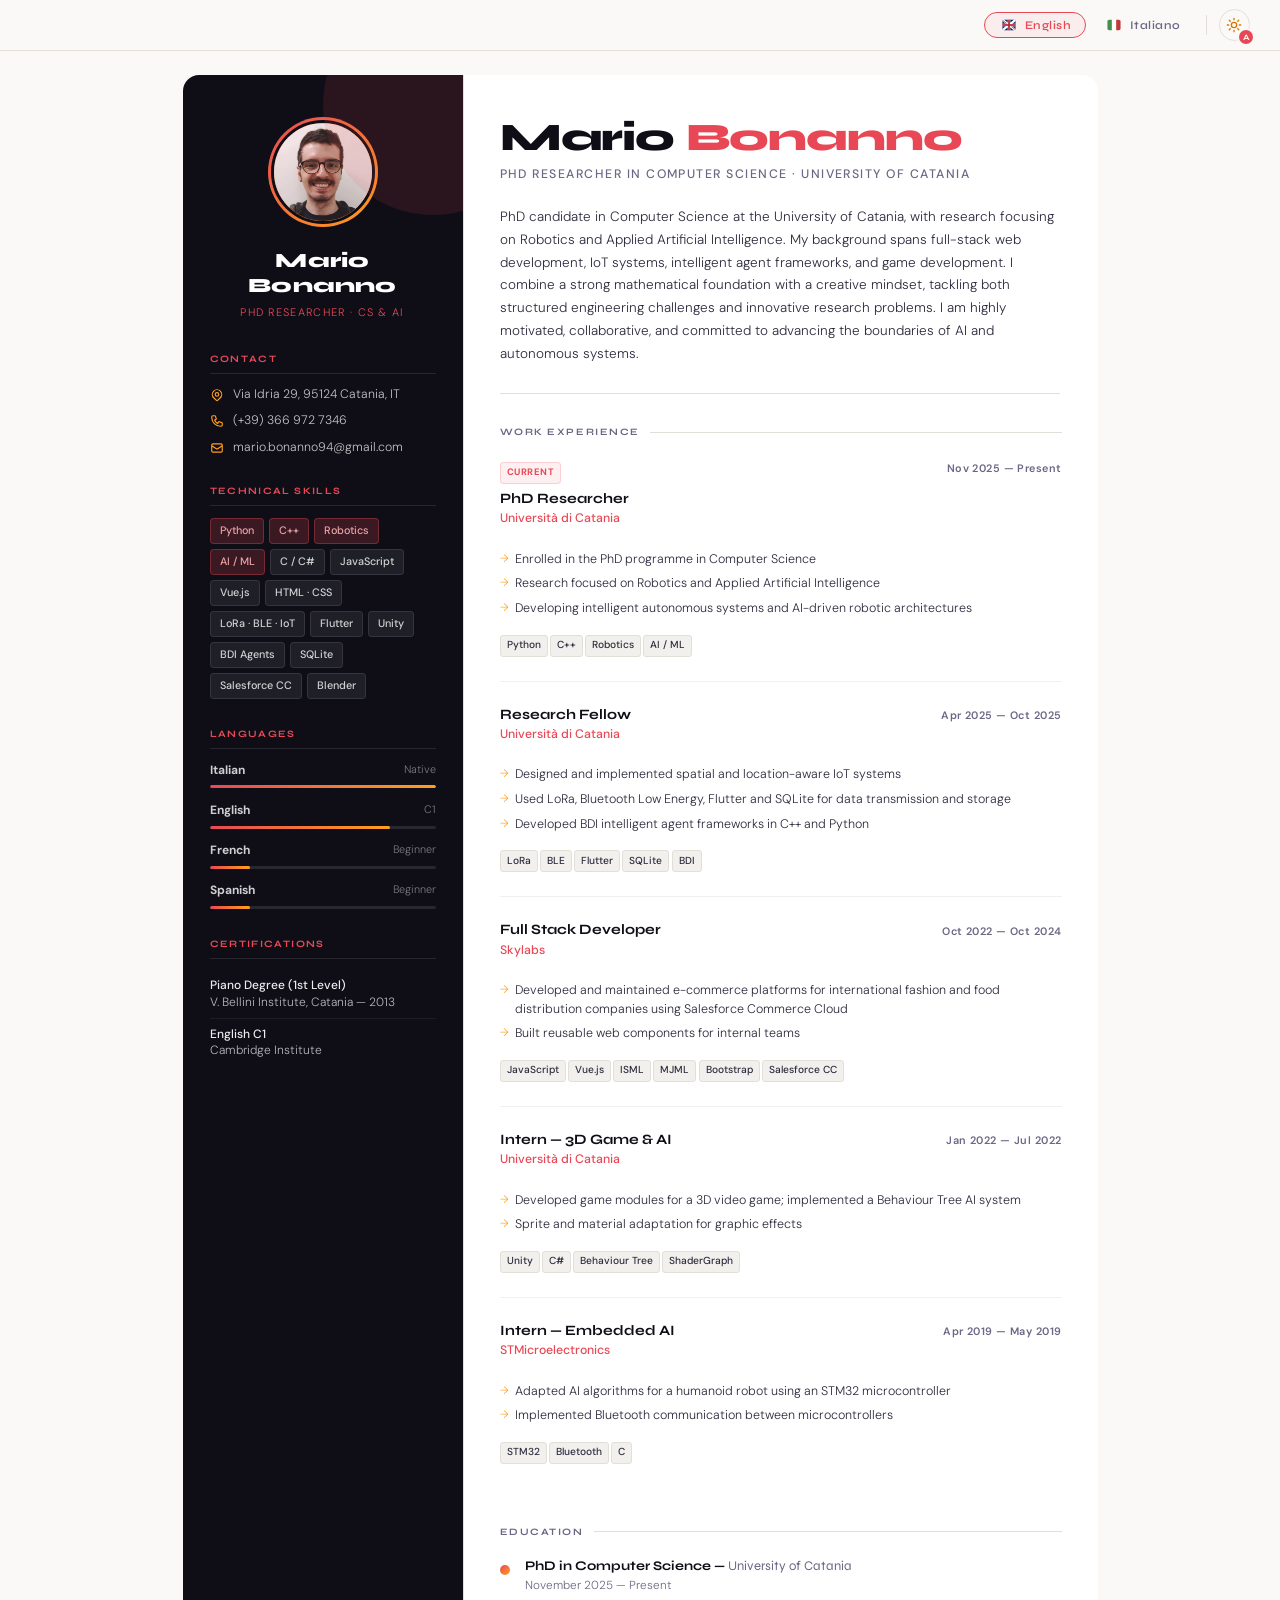
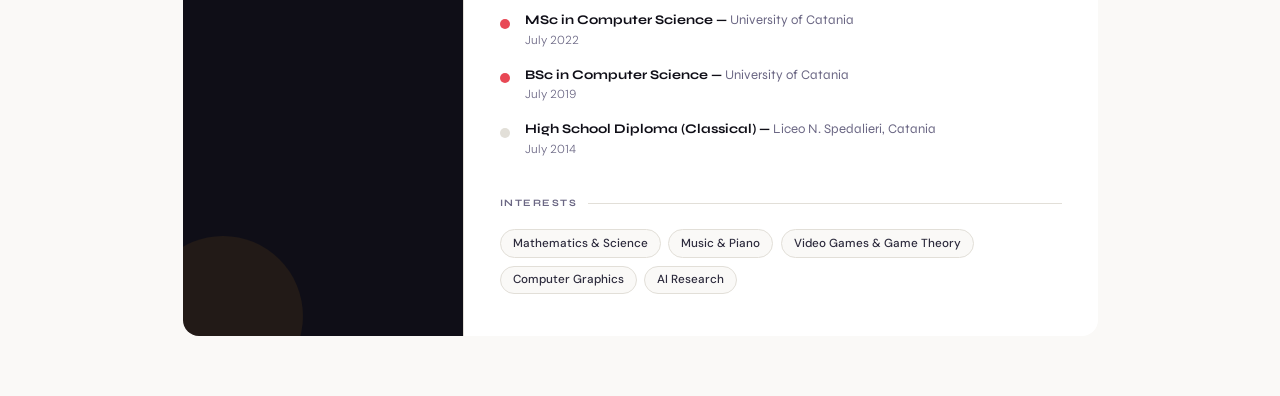
==== commit f312cbc2: "tema scuro + fix mobile, stampa e favicon" ====
--- a/index.html
+++ b/index.html
@@ -5,6 +5,11 @@
   <meta name="viewport" content="width=device-width, initial-scale=1.0">
   <title>Mario Bonanno — CV</title>
   <link href="https://fonts.googleapis.com/css2?family=Syne:wght@400;500;600;700;800&family=DM+Sans:ital,wght@0,300;0,400;0,500;1,300&display=swap" rel="stylesheet">
+  <link rel="icon" type="image/webp" href="favicon.webp">
+  <script>
+    /* Apply the saved theme before first paint (no attribute = follow system) */
+    try { var t = localStorage.getItem('theme'); if (t === 'dark' || t === 'light') document.documentElement.setAttribute('data-theme', t); } catch (e) {}
+  </script>
   <style>
     *, *::before, *::after { box-sizing: border-box; margin: 0; padding: 0; }
     :root {
@@ -12,15 +17,55 @@
       --accent: #e84855; --accent2: #ff9f1c;
       --surface: #faf9f7; --surface2: #f2f0ec;
       --white: #ffffff; --border: #e2dfd8;
+      --card: #ffffff; --sidebar-bg: #0f0e17; --bar-bg: rgba(250,249,247,0.9);
+      --card-ring: none; --show-sun: block; --show-moon: none;
+      color-scheme: light;
+    }
+    /* Dark theme: follows the OS unless forced light; or forced via data-theme="dark". Screen only, so printing stays light. */
+    @media screen and (prefers-color-scheme: dark) {
+      :root:not([data-theme="light"]) {
+        --ink: #edeaf6; --ink-soft: #c6c2d8; --ink-muted: #8f8aa8;
+        --surface: #0b0a11; --surface2: #1f1d2a; --border: #2c2a3a;
+        --card: #14131c; --sidebar-bg: #1c1a28; --bar-bg: rgba(11,10,17,0.85);
+        --card-ring: 0 0 0 1px #24222f; --show-sun: none; --show-moon: block;
+        color-scheme: dark;
+      }
+    }
+    @media screen {
+      :root[data-theme="dark"] {
+        --ink: #edeaf6; --ink-soft: #c6c2d8; --ink-muted: #8f8aa8;
+        --surface: #0b0a11; --surface2: #1f1d2a; --border: #2c2a3a;
+        --card: #14131c; --sidebar-bg: #1c1a28; --bar-bg: rgba(11,10,17,0.85);
+        --card-ring: 0 0 0 1px #24222f; --show-sun: none; --show-moon: block;
+        color-scheme: dark;
+      }
     }
     html { font-size: 15px; }
     body { background: var(--surface); color: var(--ink); font-family: 'DM Sans', sans-serif; font-weight: 300; line-height: 1.65; }
     .lang-bar {
       position: fixed; top: 0; left: 0; right: 0; z-index: 100;
       display: flex; align-items: center; justify-content: flex-end;
-      padding: 0.6rem 2rem; background: rgba(250,249,247,0.9);
+      padding: 0.6rem 2rem; background: var(--bar-bg);
       backdrop-filter: blur(12px); border-bottom: 1px solid var(--border); gap: 0.25rem;
     }
+    .bar-sep { width: 1px; height: 1.3rem; background: var(--border); margin: 0 0.5rem; }
+    .theme-btn {
+      position: relative; display: flex; align-items: center; justify-content: center; flex-shrink: 0;
+      width: 2.1rem; height: 2.1rem; border: 1.5px solid var(--border); border-radius: 50%;
+      background: none; cursor: pointer; color: var(--ink-soft); transition: border-color 0.2s, color 0.2s;
+    }
+    .theme-btn:hover { border-color: var(--ink-muted); color: var(--ink); }
+    .theme-btn:focus-visible { outline: 2px solid var(--accent); outline-offset: 2px; }
+    .theme-btn svg { width: 16px; height: 16px; }
+    .theme-btn .ico-sun { display: var(--show-sun); color: #d97706; }
+    .theme-btn .ico-moon { display: var(--show-moon); }
+    .theme-auto {
+      display: none; position: absolute; right: -4px; bottom: -4px;
+      min-width: 14px; height: 14px; padding: 0 3px; border-radius: 99px;
+      background: var(--accent); color: #fff; box-shadow: 0 0 0 2px var(--surface);
+      font-family: 'Syne', sans-serif; font-size: 0.55rem; font-weight: 700; line-height: 14px; text-align: center;
+    }
+    :root:not([data-theme]) .theme-auto { display: block; }
     .lang-btn {
       display: flex; align-items: center; gap: 0.4rem;
       padding: 0.35rem 0.9rem; border: 1.5px solid transparent;
@@ -38,7 +83,7 @@
     }
     @keyframes fadeUp { from { opacity:0; transform: translateY(16px); } to { opacity:1; transform: translateY(0); } }
     .sidebar {
-      background: var(--ink); color: var(--white);
+      background: var(--sidebar-bg); color: var(--white);
       padding: 2.8rem 1.8rem; border-radius: 16px 0 0 16px; overflow: hidden; position: relative;
     }
     .sidebar::before {
@@ -50,7 +95,7 @@
       border-radius:50%; background: var(--accent2); opacity:0.08; pointer-events:none;
     }
     .photo-ring { width:110px; height:110px; border-radius:50%; padding:3px; background: linear-gradient(135deg, var(--accent), var(--accent2)); margin: 0 auto 1.4rem; display:block; }
-    .photo-ring img { width:100%; height:100%; border-radius:50%; object-fit:cover; object-position: center top; display:block; border: 3px solid var(--ink); }
+    .photo-ring img { width:100%; height:100%; border-radius:50%; object-fit:cover; object-position: center top; display:block; border: 3px solid var(--sidebar-bg); }
     .sidebar-name { font-family:'Syne',sans-serif; font-size:1.35rem; font-weight:800; text-align:center; letter-spacing:0.01em; line-height:1.25; margin-bottom:0.3rem; }
     .sidebar-role-bar { font-size:0.73rem; text-align:center; color:var(--accent); letter-spacing:0.12em; text-transform:uppercase; margin-bottom:2rem; }
     .sidebar-section { margin-bottom:1.8rem; }
@@ -70,7 +115,7 @@
     .cert-item { font-size:0.8rem; color:rgba(255,255,255,0.7); padding:0.45rem 0; border-bottom:1px solid rgba(255,255,255,0.06); line-height:1.4; }
     .cert-item:last-child { border-bottom:none; }
     .cert-item strong { color:rgba(255,255,255,0.92); font-weight:500; }
-    .main-col { background:var(--white); padding:2.8rem 2.4rem; border-radius:0 16px 16px 0; border-left:1px solid var(--border); }
+    .main-col { background:var(--card); box-shadow:var(--card-ring); padding:2.8rem 2.4rem; border-radius:0 16px 16px 0; border-left:1px solid var(--border); }
     .main-name { font-family:'Syne',sans-serif; font-size:2.6rem; font-weight:800; line-height:1.1; color:var(--ink); letter-spacing:-0.02em; margin-bottom:0.3rem; }
     .name-accent { color:var(--accent); }
     .main-role { font-size:0.82rem; font-weight:500; letter-spacing:0.12em; text-transform:uppercase; color:var(--ink-muted); margin-bottom:1.4rem; }
@@ -100,9 +145,20 @@
     .section:last-child { margin-bottom:0; }
     .hidden { display:none; }
     @media (max-width:700px) {
-      .cv-wrap { grid-template-columns:1fr; padding:4.5rem 1rem 2rem; }
+      .cv-wrap { grid-template-columns:minmax(0, 1fr); padding:4.5rem 1rem 2rem; }
       .sidebar { border-radius:12px 12px 0 0; padding:2rem 1.4rem; }
       .main-col { border-radius:0 0 12px 12px; border-left:none; border-top:1px solid var(--border); padding:2rem 1.4rem; }
+      .main-name { font-size:2.1rem; }
+    }
+    @media (max-width:480px) {
+      .exp-entry { grid-template-columns:minmax(0, 1fr); }
+      .exp-date { text-align:left; }
+    }
+    @media print {
+      .lang-bar { display:none; }
+      .cv-wrap { padding-top:0; animation:none; }
+      /* keep the dark sidebar (white text) even when "background graphics" is off */
+      .sidebar, .photo-ring, .lang-bar-fill, .edu-dot { -webkit-print-color-adjust:exact; print-color-adjust:exact; }
     }
   </style>
 </head>
@@ -116,6 +172,12 @@
   <button class="lang-btn" id="btn-it" onclick="setLang('it')">
     <svg viewBox="0 0 32 32"><path fill="#fff" d="M10 4H22V28H10z"/><path d="M5,4h6V28H5c-2.2,0-4-1.8-4-4V8c0-2.2,1.8-4,4-4Z" fill="#41914d"/><path d="M25,4h6V28h-6c-2.2,0-4-1.8-4-4V8c0-2.2,1.8-4,4-4Z" transform="rotate(180 26 16)" fill="#bf393b"/></svg>
     Italiano
+  </button>
+  <span class="bar-sep" aria-hidden="true"></span>
+  <button class="theme-btn" id="btn-theme" type="button" onclick="cycleTheme()" title="Theme: System" aria-label="Theme: System">
+    <svg class="ico-sun" viewBox="0 0 24 24" fill="none" stroke="currentColor" stroke-width="2" stroke-linecap="round" aria-hidden="true"><circle cx="12" cy="12" r="4"/><path d="M12 2v2M12 20v2M4.93 4.93l1.41 1.41M17.66 17.66l1.41 1.41M2 12h2M20 12h2M4.93 19.07l1.41-1.41M17.66 6.34l1.41-1.41"/></svg>
+    <svg class="ico-moon" viewBox="0 0 24 24" fill="none" stroke="currentColor" stroke-width="2" stroke-linecap="round" stroke-linejoin="round" aria-hidden="true"><path d="M21 12.79A9 9 0 1 1 11.21 3 7 7 0 0 0 21 12.79z"/></svg>
+    <span class="theme-auto" aria-hidden="true">A</span>
   </button>
 </nav>
 
@@ -335,12 +397,48 @@
 </div>
 
 <script>
+var currentLang = 'en';
+
+/* Theme: 'system' (no data-theme, follows OS) -> 'dark' -> 'light' -> 'system' */
+var THEME_ORDER = ['system', 'dark', 'light'];
+var THEME_LABELS = {
+  en: { prefix: 'Theme: ', system: 'System', dark: 'Dark', light: 'Light' },
+  it: { prefix: 'Tema: ', system: 'Sistema', dark: 'Scuro', light: 'Chiaro' }
+};
+function getTheme() {
+  var t = document.documentElement.getAttribute('data-theme');
+  return (t === 'dark' || t === 'light') ? t : 'system';
+}
+function setTheme(theme) {
+  var root = document.documentElement;
+  if (theme === 'system') root.removeAttribute('data-theme');
+  else root.setAttribute('data-theme', theme);
+  try {
+    if (theme === 'system') localStorage.removeItem('theme');
+    else localStorage.setItem('theme', theme);
+  } catch (e) {}
+  updateThemeBtn();
+}
+function cycleTheme() {
+  setTheme(THEME_ORDER[(THEME_ORDER.indexOf(getTheme()) + 1) % THEME_ORDER.length]);
+}
+function updateThemeBtn() {
+  var l = THEME_LABELS[currentLang];
+  var label = l.prefix + l[getTheme()];
+  var btn = document.getElementById('btn-theme');
+  btn.title = label;
+  btn.setAttribute('aria-label', label);
+}
+
 function setLang(lang) {
   var isIt = lang === 'it';
+  currentLang = isIt ? 'it' : 'en';
+  document.documentElement.lang = currentLang;
   document.querySelectorAll('.l-en').forEach(function(el){ el.classList.toggle('hidden', isIt); });
   document.querySelectorAll('.l-it').forEach(function(el){ el.classList.toggle('hidden', !isIt); });
   document.getElementById('btn-en').classList.toggle('active', !isIt);
   document.getElementById('btn-it').classList.toggle('active', isIt);
+  updateThemeBtn();
 }
 setLang('en');
 </script>
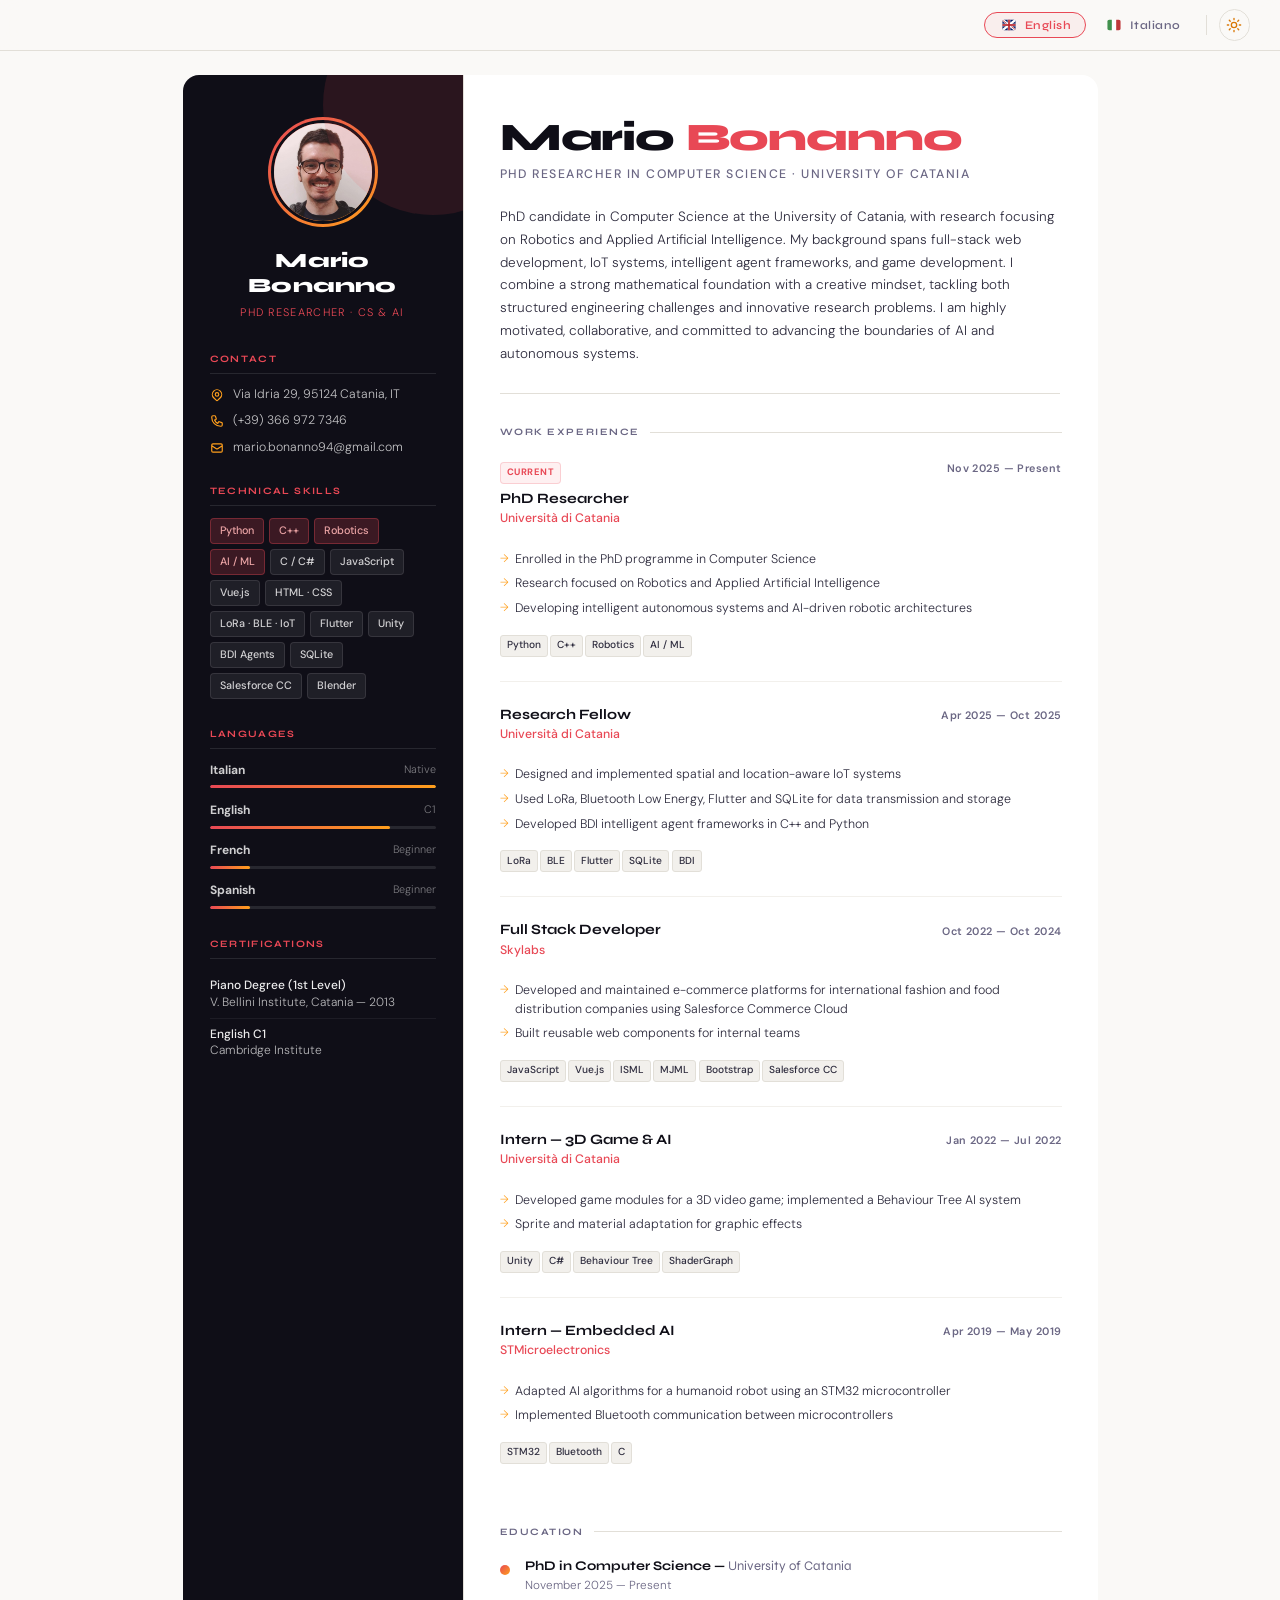
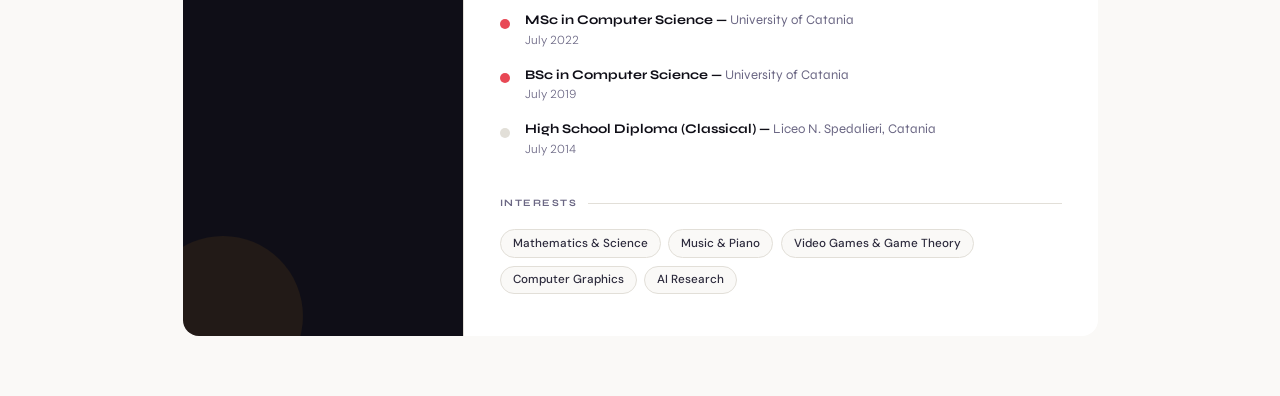
==== commit 27a7f3ad: "tema dal sistema + toggle scuro/chiaro animato, animazione cambio lingua, css e js separati" ====
--- a/index.html
+++ b/index.html
@@ -7,177 +7,27 @@
   <link href="https://fonts.googleapis.com/css2?family=Syne:wght@400;500;600;700;800&family=DM+Sans:ital,wght@0,300;0,400;0,500;1,300&display=swap" rel="stylesheet">
   <link rel="icon" type="image/webp" href="favicon.webp">
   <script>
-    /* Apply the saved theme before first paint (no attribute = follow system) */
-    try { var t = localStorage.getItem('theme'); if (t === 'dark' || t === 'light') document.documentElement.setAttribute('data-theme', t); } catch (e) {}
+    /* On open, pick dark or light from the OS setting (before first paint); the button then toggles between the two */
+    try { document.documentElement.setAttribute('data-theme', matchMedia('(prefers-color-scheme: dark)').matches ? 'dark' : 'light'); } catch (e) {}
   </script>
-  <style>
-    *, *::before, *::after { box-sizing: border-box; margin: 0; padding: 0; }
-    :root {
-      --ink: #0f0e17; --ink-soft: #2d2b3d; --ink-muted: #6b6784;
-      --accent: #e84855; --accent2: #ff9f1c;
-      --surface: #faf9f7; --surface2: #f2f0ec;
-      --white: #ffffff; --border: #e2dfd8;
-      --card: #ffffff; --sidebar-bg: #0f0e17; --bar-bg: rgba(250,249,247,0.9);
-      --card-ring: none; --show-sun: block; --show-moon: none;
-      color-scheme: light;
-    }
-    /* Dark theme: follows the OS unless forced light; or forced via data-theme="dark". Screen only, so printing stays light. */
-    @media screen and (prefers-color-scheme: dark) {
-      :root:not([data-theme="light"]) {
-        --ink: #edeaf6; --ink-soft: #c6c2d8; --ink-muted: #8f8aa8;
-        --surface: #0b0a11; --surface2: #1f1d2a; --border: #2c2a3a;
-        --card: #14131c; --sidebar-bg: #1c1a28; --bar-bg: rgba(11,10,17,0.85);
-        --card-ring: 0 0 0 1px #24222f; --show-sun: none; --show-moon: block;
-        color-scheme: dark;
-      }
-    }
-    @media screen {
-      :root[data-theme="dark"] {
-        --ink: #edeaf6; --ink-soft: #c6c2d8; --ink-muted: #8f8aa8;
-        --surface: #0b0a11; --surface2: #1f1d2a; --border: #2c2a3a;
-        --card: #14131c; --sidebar-bg: #1c1a28; --bar-bg: rgba(11,10,17,0.85);
-        --card-ring: 0 0 0 1px #24222f; --show-sun: none; --show-moon: block;
-        color-scheme: dark;
-      }
-    }
-    html { font-size: 15px; }
-    body { background: var(--surface); color: var(--ink); font-family: 'DM Sans', sans-serif; font-weight: 300; line-height: 1.65; }
-    .lang-bar {
-      position: fixed; top: 0; left: 0; right: 0; z-index: 100;
-      display: flex; align-items: center; justify-content: flex-end;
-      padding: 0.6rem 2rem; background: var(--bar-bg);
-      backdrop-filter: blur(12px); border-bottom: 1px solid var(--border); gap: 0.25rem;
-    }
-    .bar-sep { width: 1px; height: 1.3rem; background: var(--border); margin: 0 0.5rem; }
-    .theme-btn {
-      position: relative; display: flex; align-items: center; justify-content: center; flex-shrink: 0;
-      width: 2.1rem; height: 2.1rem; border: 1.5px solid var(--border); border-radius: 50%;
-      background: none; cursor: pointer; color: var(--ink-soft); transition: border-color 0.2s, color 0.2s;
-    }
-    .theme-btn:hover { border-color: var(--ink-muted); color: var(--ink); }
-    .theme-btn:focus-visible { outline: 2px solid var(--accent); outline-offset: 2px; }
-    .theme-btn svg { width: 16px; height: 16px; }
-    .theme-btn .ico-sun { display: var(--show-sun); color: #d97706; }
-    .theme-btn .ico-moon { display: var(--show-moon); }
-    .theme-auto {
-      display: none; position: absolute; right: -4px; bottom: -4px;
-      min-width: 14px; height: 14px; padding: 0 3px; border-radius: 99px;
-      background: var(--accent); color: #fff; box-shadow: 0 0 0 2px var(--surface);
-      font-family: 'Syne', sans-serif; font-size: 0.55rem; font-weight: 700; line-height: 14px; text-align: center;
-    }
-    :root:not([data-theme]) .theme-auto { display: block; }
-    .lang-btn {
-      display: flex; align-items: center; gap: 0.4rem;
-      padding: 0.35rem 0.9rem; border: 1.5px solid transparent;
-      border-radius: 50px; background: none; cursor: pointer;
-      font-family: 'Syne', sans-serif; font-size: 0.78rem; font-weight: 600;
-      letter-spacing: 0.04em; color: var(--ink-muted); transition: all 0.2s;
-    }
-    .lang-btn:hover { color: var(--ink); border-color: var(--border); }
-    .lang-btn.active { color: var(--accent); border-color: var(--accent); background: rgba(232,72,85,0.06); }
-    .lang-btn svg { width: 20px; height: 14px; border-radius: 2px; }
-    .cv-wrap {
-      max-width: 960px; margin: 0 auto; padding: 5rem 1.5rem 4rem;
-      display: grid; grid-template-columns: 280px 1fr; gap: 0;
-      animation: fadeUp 0.5s ease both;
-    }
-    @keyframes fadeUp { from { opacity:0; transform: translateY(16px); } to { opacity:1; transform: translateY(0); } }
-    .sidebar {
-      background: var(--sidebar-bg); color: var(--white);
-      padding: 2.8rem 1.8rem; border-radius: 16px 0 0 16px; overflow: hidden; position: relative;
-    }
-    .sidebar::before {
-      content:''; position: absolute; top:-80px; right:-80px; width:220px; height:220px;
-      border-radius:50%; background: var(--accent); opacity:0.12; pointer-events:none;
-    }
-    .sidebar::after {
-      content:''; position: absolute; bottom:-60px; left:-40px; width:160px; height:160px;
-      border-radius:50%; background: var(--accent2); opacity:0.08; pointer-events:none;
-    }
-    .photo-ring { width:110px; height:110px; border-radius:50%; padding:3px; background: linear-gradient(135deg, var(--accent), var(--accent2)); margin: 0 auto 1.4rem; display:block; }
-    .photo-ring img { width:100%; height:100%; border-radius:50%; object-fit:cover; object-position: center top; display:block; border: 3px solid var(--sidebar-bg); }
-    .sidebar-name { font-family:'Syne',sans-serif; font-size:1.35rem; font-weight:800; text-align:center; letter-spacing:0.01em; line-height:1.25; margin-bottom:0.3rem; }
-    .sidebar-role-bar { font-size:0.73rem; text-align:center; color:var(--accent); letter-spacing:0.12em; text-transform:uppercase; margin-bottom:2rem; }
-    .sidebar-section { margin-bottom:1.8rem; }
-    .sidebar-label { font-family:'Syne',sans-serif; font-size:0.65rem; font-weight:700; letter-spacing:0.14em; text-transform:uppercase; color:var(--accent); margin-bottom:0.8rem; padding-bottom:0.4rem; border-bottom:1px solid rgba(255,255,255,0.1); }
-    .contact-item { display:flex; align-items:flex-start; gap:0.65rem; margin-bottom:0.6rem; font-size:0.82rem; color:rgba(255,255,255,0.75); line-height:1.4; }
-    .contact-item svg { flex-shrink:0; width:14px; height:14px; margin-top:2px; color:var(--accent2); }
-    .contact-item a { color:inherit; text-decoration:none; }
-    .contact-item a:hover { color:white; }
-    .skill-tags { display:flex; flex-wrap:wrap; gap:0.35rem; }
-    .stag { font-size:0.72rem; font-weight:500; padding:0.2rem 0.6rem; border-radius:4px; background:rgba(255,255,255,0.07); color:rgba(255,255,255,0.8); border:1px solid rgba(255,255,255,0.1); }
-    .stag.hot { background:rgba(232,72,85,0.2); border-color:rgba(232,72,85,0.35); color:rgba(255,180,180,0.9); }
-    .lang-item { margin-bottom:0.85rem; }
-    .lang-top { display:flex; justify-content:space-between; font-size:0.8rem; color:rgba(255,255,255,0.8); margin-bottom:0.3rem; }
-    .lang-level { font-size:0.72rem; color:rgba(255,255,255,0.45); }
-    .lang-bar-track { height:3px; background:rgba(255,255,255,0.1); border-radius:99px; overflow:hidden; }
-    .lang-bar-fill { height:100%; border-radius:99px; background:linear-gradient(90deg, var(--accent), var(--accent2)); }
-    .cert-item { font-size:0.8rem; color:rgba(255,255,255,0.7); padding:0.45rem 0; border-bottom:1px solid rgba(255,255,255,0.06); line-height:1.4; }
-    .cert-item:last-child { border-bottom:none; }
-    .cert-item strong { color:rgba(255,255,255,0.92); font-weight:500; }
-    .main-col { background:var(--card); box-shadow:var(--card-ring); padding:2.8rem 2.4rem; border-radius:0 16px 16px 0; border-left:1px solid var(--border); }
-    .main-name { font-family:'Syne',sans-serif; font-size:2.6rem; font-weight:800; line-height:1.1; color:var(--ink); letter-spacing:-0.02em; margin-bottom:0.3rem; }
-    .name-accent { color:var(--accent); }
-    .main-role { font-size:0.82rem; font-weight:500; letter-spacing:0.12em; text-transform:uppercase; color:var(--ink-muted); margin-bottom:1.4rem; }
-    .profile-text { font-size:0.9rem; line-height:1.7; color:var(--ink-soft); max-width:560px; padding-bottom:1.8rem; border-bottom:1px solid var(--border); margin-bottom:2rem; }
-    .section-title { font-family:'Syne',sans-serif; font-size:0.65rem; font-weight:700; letter-spacing:0.16em; text-transform:uppercase; color:var(--ink-muted); margin-bottom:1.2rem; display:flex; align-items:center; gap:0.7rem; }
-    .section-title::after { content:''; flex:1; height:1px; background:var(--border); }
-    .exp-entry { display:grid; grid-template-columns:1fr auto; gap:0.2rem 1rem; margin-bottom:1.6rem; padding-bottom:1.6rem; border-bottom:1px solid var(--surface2); }
-    .exp-entry:last-child { border-bottom:none; margin-bottom:0; }
-    .exp-role { font-family:'Syne',sans-serif; font-size:0.95rem; font-weight:700; color:var(--ink); line-height:1.3; }
-    .exp-company { font-size:0.82rem; color:var(--accent); font-weight:500; margin-bottom:0.5rem; }
-    .exp-date { font-size:0.72rem; font-weight:600; letter-spacing:0.04em; color:var(--ink-muted); white-space:nowrap; text-align:right; padding-top:0.1rem; }
-    .exp-current { display:inline-block; font-size:0.62rem; font-weight:700; letter-spacing:0.06em; text-transform:uppercase; color:var(--accent); background:rgba(232,72,85,0.08); border:1px solid rgba(232,72,85,0.2); border-radius:4px; padding:0.15rem 0.4rem; margin-bottom:0.4rem; }
-    .exp-bullets { list-style:none; margin-top:0.5rem; grid-column:1/-1; }
-    .exp-bullets li { font-size:0.83rem; color:var(--ink-soft); padding:0.2rem 0 0.2rem 1rem; position:relative; line-height:1.5; }
-    .exp-bullets li::before { content:'→'; position:absolute; left:0; color:var(--accent2); font-size:0.75rem; }
-    .tech-pills { margin-top:0.5rem; grid-column:1/-1; }
-    .tech-pill { display:inline-block; font-size:0.68rem; font-weight:500; background:var(--surface2); color:var(--ink-soft); border-radius:3px; padding:0.1rem 0.4rem; margin:0.1rem 0.15rem 0 0; border:1px solid var(--border); }
-    .edu-entry { display:flex; gap:1rem; margin-bottom:1.1rem; align-items:flex-start; }
-    .edu-dot { width:10px; height:10px; border-radius:50%; background:var(--accent); flex-shrink:0; margin-top:0.45rem; }
-    .edu-dot.phd { background:linear-gradient(135deg, var(--accent), var(--accent2)); }
-    .edu-dot.faint { background:var(--border); }
-    .edu-title { font-family:'Syne',sans-serif; font-size:0.88rem; font-weight:700; color:var(--ink); line-height:1.3; }
-    .edu-sub { font-size:0.78rem; color:var(--ink-muted); margin-top:0.1rem; }
-    .interests-row { display:flex; flex-wrap:wrap; gap:0.5rem; margin-top:0.5rem; }
-    .int-chip { font-size:0.78rem; font-weight:500; color:var(--ink-soft); background:var(--surface); border:1.5px solid var(--border); border-radius:50px; padding:0.25rem 0.8rem; }
-    .section { margin-bottom:2.4rem; }
-    .section:last-child { margin-bottom:0; }
-    .hidden { display:none; }
-    @media (max-width:700px) {
-      .cv-wrap { grid-template-columns:minmax(0, 1fr); padding:4.5rem 1rem 2rem; }
-      .sidebar { border-radius:12px 12px 0 0; padding:2rem 1.4rem; }
-      .main-col { border-radius:0 0 12px 12px; border-left:none; border-top:1px solid var(--border); padding:2rem 1.4rem; }
-      .main-name { font-size:2.1rem; }
-    }
-    @media (max-width:480px) {
-      .exp-entry { grid-template-columns:minmax(0, 1fr); }
-      .exp-date { text-align:left; }
-    }
-    @media print {
-      .lang-bar { display:none; }
-      .cv-wrap { padding-top:0; animation:none; }
-      /* keep the dark sidebar (white text) even when "background graphics" is off */
-      .sidebar, .photo-ring, .lang-bar-fill, .edu-dot { -webkit-print-color-adjust:exact; print-color-adjust:exact; }
-    }
-  </style>
+  <link rel="stylesheet" href="cv.css">
+  <script src="cv.js" defer></script>
 </head>
 <body>
 
 <nav class="lang-bar">
-  <button class="lang-btn active" id="btn-en" onclick="setLang('en')">
+  <button class="lang-btn active" id="btn-en">
     <svg viewBox="0 0 32 32"><rect x="1" y="4" width="30" height="24" rx="4" ry="4" fill="#071b65"/><path d="M5.1,4H5C3,4,1.4,5.4,1.1,7.3L26.9,28H27c2,0,3.6-1.4,3.9-3.3L5.1,4Z" fill="#fff"/><path d="M22.25,19h-2.5l9.9,7.9c.4-.4,.7-.8,.9-1.3l-8.4-6.7Z" fill="#b92932"/><path d="M1.4,6.3l8.4,6.7h2.5L2.3,5.1c-.4,.4-.7,.8-.9,1.3Z" fill="#b92932"/><path d="M5,28h.1L31,7.3c-.3-1.9-2-3.3-3.9-3.3H27L1.1,24.7c.3,1.9,2,3.3,3.9,3.3Z" fill="#fff"/><rect x="13" y="4" width="6" height="24" fill="#fff"/><rect x="1" y="13" width="30" height="6" fill="#fff"/><rect x="14" y="4" width="4" height="24" fill="#b92932"/><rect x="14" y="1" width="4" height="30" transform="translate(32) rotate(90)" fill="#b92932"/></svg>
     English
   </button>
-  <button class="lang-btn" id="btn-it" onclick="setLang('it')">
+  <button class="lang-btn" id="btn-it">
     <svg viewBox="0 0 32 32"><path fill="#fff" d="M10 4H22V28H10z"/><path d="M5,4h6V28H5c-2.2,0-4-1.8-4-4V8c0-2.2,1.8-4,4-4Z" fill="#41914d"/><path d="M25,4h6V28h-6c-2.2,0-4-1.8-4-4V8c0-2.2,1.8-4,4-4Z" transform="rotate(180 26 16)" fill="#bf393b"/></svg>
     Italiano
   </button>
   <span class="bar-sep" aria-hidden="true"></span>
-  <button class="theme-btn" id="btn-theme" type="button" onclick="cycleTheme()" title="Theme: System" aria-label="Theme: System">
+  <button class="theme-btn" id="btn-theme" type="button">
     <svg class="ico-sun" viewBox="0 0 24 24" fill="none" stroke="currentColor" stroke-width="2" stroke-linecap="round" aria-hidden="true"><circle cx="12" cy="12" r="4"/><path d="M12 2v2M12 20v2M4.93 4.93l1.41 1.41M17.66 17.66l1.41 1.41M2 12h2M20 12h2M4.93 19.07l1.41-1.41M17.66 6.34l1.41-1.41"/></svg>
     <svg class="ico-moon" viewBox="0 0 24 24" fill="none" stroke="currentColor" stroke-width="2" stroke-linecap="round" stroke-linejoin="round" aria-hidden="true"><path d="M21 12.79A9 9 0 1 1 11.21 3 7 7 0 0 0 21 12.79z"/></svg>
-    <span class="theme-auto" aria-hidden="true">A</span>
   </button>
 </nav>
 
@@ -396,51 +246,5 @@
   </main>
 </div>
 
-<script>
-var currentLang = 'en';
-
-/* Theme: 'system' (no data-theme, follows OS) -> 'dark' -> 'light' -> 'system' */
-var THEME_ORDER = ['system', 'dark', 'light'];
-var THEME_LABELS = {
-  en: { prefix: 'Theme: ', system: 'System', dark: 'Dark', light: 'Light' },
-  it: { prefix: 'Tema: ', system: 'Sistema', dark: 'Scuro', light: 'Chiaro' }
-};
-function getTheme() {
-  var t = document.documentElement.getAttribute('data-theme');
-  return (t === 'dark' || t === 'light') ? t : 'system';
-}
-function setTheme(theme) {
-  var root = document.documentElement;
-  if (theme === 'system') root.removeAttribute('data-theme');
-  else root.setAttribute('data-theme', theme);
-  try {
-    if (theme === 'system') localStorage.removeItem('theme');
-    else localStorage.setItem('theme', theme);
-  } catch (e) {}
-  updateThemeBtn();
-}
-function cycleTheme() {
-  setTheme(THEME_ORDER[(THEME_ORDER.indexOf(getTheme()) + 1) % THEME_ORDER.length]);
-}
-function updateThemeBtn() {
-  var l = THEME_LABELS[currentLang];
-  var label = l.prefix + l[getTheme()];
-  var btn = document.getElementById('btn-theme');
-  btn.title = label;
-  btn.setAttribute('aria-label', label);
-}
-
-function setLang(lang) {
-  var isIt = lang === 'it';
-  currentLang = isIt ? 'it' : 'en';
-  document.documentElement.lang = currentLang;
-  document.querySelectorAll('.l-en').forEach(function(el){ el.classList.toggle('hidden', isIt); });
-  document.querySelectorAll('.l-it').forEach(function(el){ el.classList.toggle('hidden', !isIt); });
-  document.getElementById('btn-en').classList.toggle('active', !isIt);
-  document.getElementById('btn-it').classList.toggle('active', isIt);
-  updateThemeBtn();
-}
-setLang('en');
-</script>
 </body>
 </html>
--- a/cv.css
+++ b/cv.css
@@ -0,0 +1,144 @@
+*, *::before, *::after { box-sizing: border-box; margin: 0; padding: 0; }
+:root {
+  --ink: #0f0e17; --ink-soft: #2d2b3d; --ink-muted: #6b6784;
+  --accent: #e84855; --accent2: #ff9f1c;
+  --surface: #faf9f7; --surface2: #f2f0ec;
+  --white: #ffffff; --border: #e2dfd8;
+  --card: #ffffff; --sidebar-bg: #0f0e17; --bar-bg: rgba(250,249,247,0.9);
+  --card-ring: none; --show-sun: block; --show-moon: none;
+  color-scheme: light;
+}
+/* Dark theme via data-theme="dark" (set by JS); the media query is only the no-JS fallback. Screen only, so printing stays light. */
+@media screen and (prefers-color-scheme: dark) {
+  :root:not([data-theme="light"]) {
+    --ink: #edeaf6; --ink-soft: #c6c2d8; --ink-muted: #8f8aa8;
+    --surface: #0b0a11; --surface2: #1f1d2a; --border: #2c2a3a;
+    --card: #14131c; --sidebar-bg: #1c1a28; --bar-bg: rgba(11,10,17,0.85);
+    --card-ring: 0 0 0 1px #24222f; --show-sun: none; --show-moon: block;
+    color-scheme: dark;
+  }
+}
+@media screen {
+  :root[data-theme="dark"] {
+    --ink: #edeaf6; --ink-soft: #c6c2d8; --ink-muted: #8f8aa8;
+    --surface: #0b0a11; --surface2: #1f1d2a; --border: #2c2a3a;
+    --card: #14131c; --sidebar-bg: #1c1a28; --bar-bg: rgba(11,10,17,0.85);
+    --card-ring: 0 0 0 1px #24222f; --show-sun: none; --show-moon: block;
+    color-scheme: dark;
+  }
+}
+html { font-size: 15px; }
+body { background: var(--surface); color: var(--ink); font-family: 'DM Sans', sans-serif; font-weight: 300; line-height: 1.65; }
+.lang-bar {
+  position: fixed; top: 0; left: 0; right: 0; z-index: 100;
+  display: flex; align-items: center; justify-content: flex-end;
+  padding: 0.6rem 2rem; background: var(--bar-bg);
+  backdrop-filter: blur(12px); border-bottom: 1px solid var(--border); gap: 0.25rem;
+}
+.bar-sep { width: 1px; height: 1.3rem; background: var(--border); margin: 0 0.5rem; }
+.theme-btn {
+  position: relative; display: flex; align-items: center; justify-content: center; flex-shrink: 0;
+  width: 2.1rem; height: 2.1rem; border: 1.5px solid var(--border); border-radius: 50%;
+  background: none; cursor: pointer; color: var(--ink-soft); transition: border-color 0.2s, color 0.2s;
+}
+.theme-btn:hover { border-color: var(--ink-muted); color: var(--ink); }
+.theme-btn:focus-visible { outline: 2px solid var(--accent); outline-offset: 2px; }
+.theme-btn svg { width: 16px; height: 16px; }
+.theme-btn .ico-sun { display: var(--show-sun); color: #d97706; }
+.theme-btn .ico-moon { display: var(--show-moon); }
+/* Theme switch: the new theme is revealed by a circle growing from the button (clip-path animated in JS) */
+::view-transition-old(root), ::view-transition-new(root) { animation: none; mix-blend-mode: normal; }
+.lang-btn {
+  display: flex; align-items: center; gap: 0.4rem;
+  padding: 0.35rem 0.9rem; border: 1.5px solid transparent;
+  border-radius: 50px; background: none; cursor: pointer;
+  font-family: 'Syne', sans-serif; font-size: 0.78rem; font-weight: 600;
+  letter-spacing: 0.04em; color: var(--ink-muted); transition: all 0.2s;
+}
+.lang-btn:hover { color: var(--ink); border-color: var(--border); }
+.lang-btn.active { color: var(--accent); border-color: var(--accent); background: rgba(232,72,85,0.06); }
+.lang-btn svg { width: 20px; height: 14px; border-radius: 2px; }
+.cv-wrap {
+  max-width: 960px; margin: 0 auto; padding: 5rem 1.5rem 4rem;
+  display: grid; grid-template-columns: 280px 1fr; gap: 0;
+  animation: fadeUp 0.5s ease both;
+}
+@keyframes fadeUp { from { opacity:0; transform: translateY(16px); } to { opacity:1; transform: translateY(0); } }
+.sidebar {
+  background: var(--sidebar-bg); color: var(--white);
+  padding: 2.8rem 1.8rem; border-radius: 16px 0 0 16px; overflow: hidden; position: relative;
+}
+.sidebar::before {
+  content:''; position: absolute; top:-80px; right:-80px; width:220px; height:220px;
+  border-radius:50%; background: var(--accent); opacity:0.12; pointer-events:none;
+}
+.sidebar::after {
+  content:''; position: absolute; bottom:-60px; left:-40px; width:160px; height:160px;
+  border-radius:50%; background: var(--accent2); opacity:0.08; pointer-events:none;
+}
+.photo-ring { width:110px; height:110px; border-radius:50%; padding:3px; background: linear-gradient(135deg, var(--accent), var(--accent2)); margin: 0 auto 1.4rem; display:block; }
+.photo-ring img { width:100%; height:100%; border-radius:50%; object-fit:cover; object-position: center top; display:block; border: 3px solid var(--sidebar-bg); }
+.sidebar-name { font-family:'Syne',sans-serif; font-size:1.35rem; font-weight:800; text-align:center; letter-spacing:0.01em; line-height:1.25; margin-bottom:0.3rem; }
+.sidebar-role-bar { font-size:0.73rem; text-align:center; color:var(--accent); letter-spacing:0.12em; text-transform:uppercase; margin-bottom:2rem; }
+.sidebar-section { margin-bottom:1.8rem; }
+.sidebar-label { font-family:'Syne',sans-serif; font-size:0.65rem; font-weight:700; letter-spacing:0.14em; text-transform:uppercase; color:var(--accent); margin-bottom:0.8rem; padding-bottom:0.4rem; border-bottom:1px solid rgba(255,255,255,0.1); }
+.contact-item { display:flex; align-items:flex-start; gap:0.65rem; margin-bottom:0.6rem; font-size:0.82rem; color:rgba(255,255,255,0.75); line-height:1.4; }
+.contact-item svg { flex-shrink:0; width:14px; height:14px; margin-top:2px; color:var(--accent2); }
+.contact-item a { color:inherit; text-decoration:none; }
+.contact-item a:hover { color:white; }
+.skill-tags { display:flex; flex-wrap:wrap; gap:0.35rem; }
+.stag { font-size:0.72rem; font-weight:500; padding:0.2rem 0.6rem; border-radius:4px; background:rgba(255,255,255,0.07); color:rgba(255,255,255,0.8); border:1px solid rgba(255,255,255,0.1); }
+.stag.hot { background:rgba(232,72,85,0.2); border-color:rgba(232,72,85,0.35); color:rgba(255,180,180,0.9); }
+.lang-item { margin-bottom:0.85rem; }
+.lang-top { display:flex; justify-content:space-between; font-size:0.8rem; color:rgba(255,255,255,0.8); margin-bottom:0.3rem; }
+.lang-level { font-size:0.72rem; color:rgba(255,255,255,0.45); }
+.lang-bar-track { height:3px; background:rgba(255,255,255,0.1); border-radius:99px; overflow:hidden; }
+.lang-bar-fill { height:100%; border-radius:99px; background:linear-gradient(90deg, var(--accent), var(--accent2)); }
+.cert-item { font-size:0.8rem; color:rgba(255,255,255,0.7); padding:0.45rem 0; border-bottom:1px solid rgba(255,255,255,0.06); line-height:1.4; }
+.cert-item:last-child { border-bottom:none; }
+.cert-item strong { color:rgba(255,255,255,0.92); font-weight:500; }
+.main-col { background:var(--card); box-shadow:var(--card-ring); padding:2.8rem 2.4rem; border-radius:0 16px 16px 0; border-left:1px solid var(--border); }
+.main-name { font-family:'Syne',sans-serif; font-size:2.6rem; font-weight:800; line-height:1.1; color:var(--ink); letter-spacing:-0.02em; margin-bottom:0.3rem; }
+.name-accent { color:var(--accent); }
+.main-role { font-size:0.82rem; font-weight:500; letter-spacing:0.12em; text-transform:uppercase; color:var(--ink-muted); margin-bottom:1.4rem; }
+.profile-text { font-size:0.9rem; line-height:1.7; color:var(--ink-soft); max-width:560px; padding-bottom:1.8rem; border-bottom:1px solid var(--border); margin-bottom:2rem; }
+.section-title { font-family:'Syne',sans-serif; font-size:0.65rem; font-weight:700; letter-spacing:0.16em; text-transform:uppercase; color:var(--ink-muted); margin-bottom:1.2rem; display:flex; align-items:center; gap:0.7rem; }
+.section-title::after { content:''; flex:1; height:1px; background:var(--border); }
+.exp-entry { display:grid; grid-template-columns:1fr auto; gap:0.2rem 1rem; margin-bottom:1.6rem; padding-bottom:1.6rem; border-bottom:1px solid var(--surface2); }
+.exp-entry:last-child { border-bottom:none; margin-bottom:0; }
+.exp-role { font-family:'Syne',sans-serif; font-size:0.95rem; font-weight:700; color:var(--ink); line-height:1.3; }
+.exp-company { font-size:0.82rem; color:var(--accent); font-weight:500; margin-bottom:0.5rem; }
+.exp-date { font-size:0.72rem; font-weight:600; letter-spacing:0.04em; color:var(--ink-muted); white-space:nowrap; text-align:right; padding-top:0.1rem; }
+.exp-current { display:inline-block; font-size:0.62rem; font-weight:700; letter-spacing:0.06em; text-transform:uppercase; color:var(--accent); background:rgba(232,72,85,0.08); border:1px solid rgba(232,72,85,0.2); border-radius:4px; padding:0.15rem 0.4rem; margin-bottom:0.4rem; }
+.exp-bullets { list-style:none; margin-top:0.5rem; grid-column:1/-1; }
+.exp-bullets li { font-size:0.83rem; color:var(--ink-soft); padding:0.2rem 0 0.2rem 1rem; position:relative; line-height:1.5; }
+.exp-bullets li::before { content:'→'; position:absolute; left:0; color:var(--accent2); font-size:0.75rem; }
+.tech-pills { margin-top:0.5rem; grid-column:1/-1; }
+.tech-pill { display:inline-block; font-size:0.68rem; font-weight:500; background:var(--surface2); color:var(--ink-soft); border-radius:3px; padding:0.1rem 0.4rem; margin:0.1rem 0.15rem 0 0; border:1px solid var(--border); }
+.edu-entry { display:flex; gap:1rem; margin-bottom:1.1rem; align-items:flex-start; }
+.edu-dot { width:10px; height:10px; border-radius:50%; background:var(--accent); flex-shrink:0; margin-top:0.45rem; }
+.edu-dot.phd { background:linear-gradient(135deg, var(--accent), var(--accent2)); }
+.edu-dot.faint { background:var(--border); }
+.edu-title { font-family:'Syne',sans-serif; font-size:0.88rem; font-weight:700; color:var(--ink); line-height:1.3; }
+.edu-sub { font-size:0.78rem; color:var(--ink-muted); margin-top:0.1rem; }
+.interests-row { display:flex; flex-wrap:wrap; gap:0.5rem; margin-top:0.5rem; }
+.int-chip { font-size:0.78rem; font-weight:500; color:var(--ink-soft); background:var(--surface); border:1.5px solid var(--border); border-radius:50px; padding:0.25rem 0.8rem; }
+.section { margin-bottom:2.4rem; }
+.section:last-child { margin-bottom:0; }
+.hidden { display:none; }
+@media (max-width:700px) {
+  .cv-wrap { grid-template-columns:minmax(0, 1fr); padding:4.5rem 1rem 2rem; }
+  .sidebar { border-radius:12px 12px 0 0; padding:2rem 1.4rem; }
+  .main-col { border-radius:0 0 12px 12px; border-left:none; border-top:1px solid var(--border); padding:2rem 1.4rem; }
+  .main-name { font-size:2.1rem; }
+}
+@media (max-width:480px) {
+  .exp-entry { grid-template-columns:minmax(0, 1fr); }
+  .exp-date { text-align:left; }
+}
+@media print {
+  .lang-bar { display:none; }
+  .cv-wrap { padding-top:0; animation:none; }
+  /* keep the dark sidebar (white text) even when "background graphics" is off */
+  .sidebar, .photo-ring, .lang-bar-fill, .edu-dot { -webkit-print-color-adjust:exact; print-color-adjust:exact; }
+}
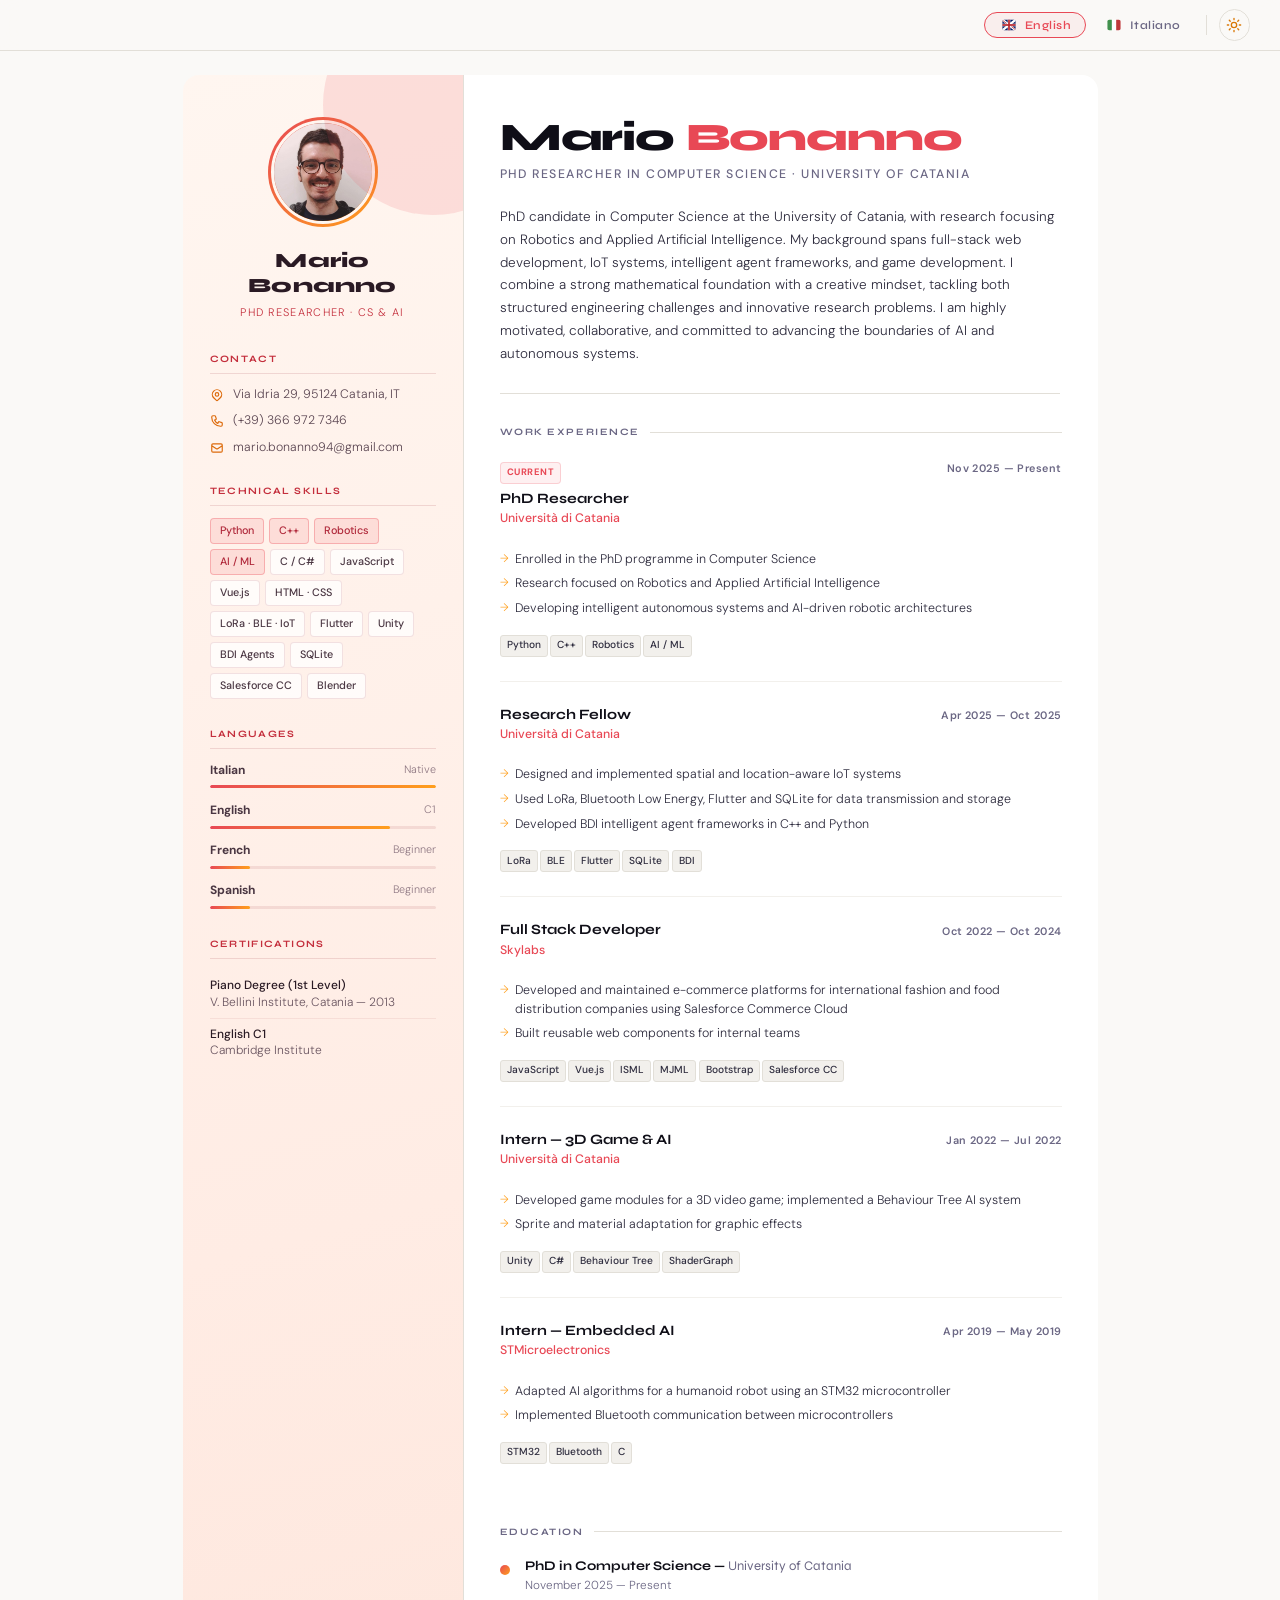
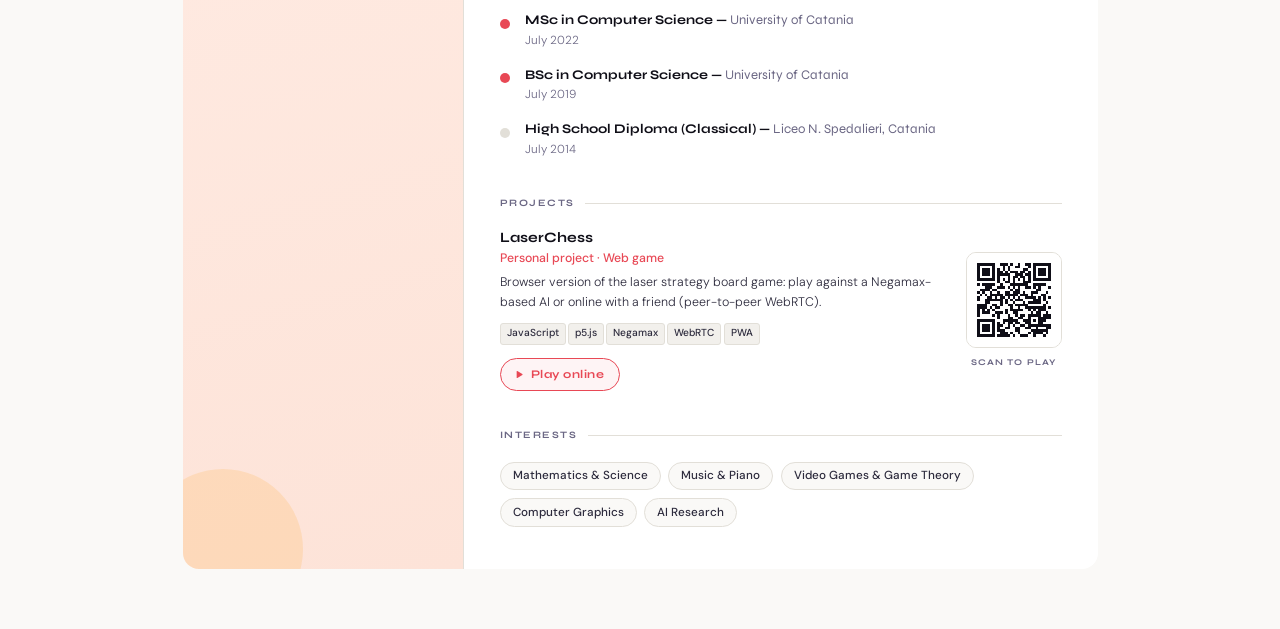
==== commit ee55e6b4: "sezione Progetti: LaserChess con pulsante, link e QR code (url dal sito, generatore QR senza dipende" ====
--- a/index.html
+++ b/index.html
@@ -11,6 +11,7 @@
     try { document.documentElement.setAttribute('data-theme', matchMedia('(prefers-color-scheme: dark)').matches ? 'dark' : 'light'); } catch (e) {}
   </script>
   <link rel="stylesheet" href="cv.css">
+  <script src="qr.js" defer></script>
   <script src="cv.js" defer></script>
 </head>
 <body>
@@ -232,6 +233,34 @@
       </div>
     </section>
 
+    <!-- PROJECTS -->
+    <section class="section">
+      <h2 class="section-title"><span class="l-en">Projects</span><span class="l-it hidden">Progetti</span></h2>
+      <div class="project">
+        <div class="project-body">
+          <div class="exp-role">LaserChess</div>
+          <div class="exp-company"><span class="l-en">Personal project &middot; Web game</span><span class="l-it hidden">Progetto personale &middot; Gioco web</span></div>
+          <p class="project-desc">
+            <span class="l-en">Browser version of the laser strategy board game: play against a Negamax-based AI or online with a friend (peer-to-peer WebRTC).</span>
+            <span class="l-it hidden">Versione web del gioco da tavolo di strategia con i laser: si gioca contro un'IA basata su Negamax o online con un amico (WebRTC peer-to-peer).</span>
+          </p>
+          <div class="tech-pills"><span class="tech-pill">JavaScript</span><span class="tech-pill">p5.js</span><span class="tech-pill">Negamax</span><span class="tech-pill">WebRTC</span><span class="tech-pill">PWA</span></div>
+          <!-- href: root-relative so it works without JS; cv.js turns it into the absolute URL (origin + /LaserChess/) shown in print and encoded in the QR -->
+          <a class="project-link" id="game-link" href="/LaserChess/" target="_blank" rel="noopener">
+            <span class="project-btn">
+              <svg viewBox="0 0 24 24" fill="currentColor" aria-hidden="true"><path d="M8 5.14v13.72a1 1 0 0 0 1.52.85l10.8-6.86a1 1 0 0 0 0-1.7L9.52 4.29A1 1 0 0 0 8 5.14z"/></svg>
+              <span class="l-en">Play online</span><span class="l-it hidden">Gioca online</span>
+            </span>
+            <span class="project-url" id="game-url"></span>
+          </a>
+        </div>
+        <figure class="project-qr" id="game-qr" aria-hidden="true">
+          <div class="qr-tile"></div>
+          <figcaption><span class="l-en">Scan to play</span><span class="l-it hidden">Inquadra per giocare</span></figcaption>
+        </figure>
+      </div>
+    </section>
+
     <!-- INTERESTS -->
     <section class="section">
       <h2 class="section-title"><span class="l-en">Interests</span><span class="l-it hidden">Interessi</span></h2>
--- a/cv.css
+++ b/cv.css
@@ -6,7 +6,41 @@
   --white: #ffffff; --border: #e2dfd8;
   --card: #ffffff; --sidebar-bg: #0f0e17; --bar-bg: rgba(250,249,247,0.9);
   --card-ring: none; --show-sun: block; --show-moon: none;
+  /* Sidebar palette. Default = dark sidebar (dark theme and print); light theme on screen overrides it below */
+  --sb-bg: var(--sidebar-bg); --sb-photo-gap: var(--sidebar-bg);
+  --sb-ink: #ffffff; --sb-text: rgba(255,255,255,0.75); --sb-text-2: rgba(255,255,255,0.8);
+  --sb-text-3: rgba(255,255,255,0.7); --sb-strong: rgba(255,255,255,0.92); --sb-faint: rgba(255,255,255,0.45);
+  --sb-line: rgba(255,255,255,0.1); --sb-line-soft: rgba(255,255,255,0.06);
+  --sb-accent: var(--accent); --sb-icon: var(--accent2);
+  --sb-tag-bg: rgba(255,255,255,0.07); --sb-tag-line: rgba(255,255,255,0.1); --sb-tag-ink: rgba(255,255,255,0.8);
+  --sb-hot-bg: rgba(232,72,85,0.2); --sb-hot-line: rgba(232,72,85,0.35); --sb-hot-ink: rgba(255,180,180,0.9);
+  --sb-track: rgba(255,255,255,0.1); --sb-blob1: 0.12; --sb-blob2: 0.08;
   color-scheme: light;
+}
+/* Light theme: warm peach/blush sidebar, so the page reads as light (on mobile the sidebar fills the first screen) */
+@media screen {
+  :root[data-theme="light"] {
+    --sb-bg: linear-gradient(165deg, #fff6f0 0%, #ffece4 55%, #fde3d8 100%); --sb-photo-gap: #fff6f0;
+    --sb-ink: #2a1a24; --sb-text: #5b4652; --sb-text-2: #4a3642;
+    --sb-text-3: #6a5560; --sb-strong: #2a1a24; --sb-faint: #8f7883;
+    --sb-line: rgba(160,60,70,0.16); --sb-line-soft: rgba(160,60,70,0.09);
+    --sb-accent: #c42f3d; --sb-icon: #dd6b0c;
+    --sb-tag-bg: rgba(255,255,255,0.75); --sb-tag-line: rgba(160,60,70,0.14); --sb-tag-ink: #4a3642;
+    --sb-hot-bg: rgba(232,72,85,0.12); --sb-hot-line: rgba(232,72,85,0.32); --sb-hot-ink: #b0283a;
+    --sb-track: rgba(160,60,70,0.12); --sb-blob1: 0.14; --sb-blob2: 0.16;
+  }
+}
+@media screen and (prefers-color-scheme: light) {
+  :root:not([data-theme]) {
+    --sb-bg: linear-gradient(165deg, #fff6f0 0%, #ffece4 55%, #fde3d8 100%); --sb-photo-gap: #fff6f0;
+    --sb-ink: #2a1a24; --sb-text: #5b4652; --sb-text-2: #4a3642;
+    --sb-text-3: #6a5560; --sb-strong: #2a1a24; --sb-faint: #8f7883;
+    --sb-line: rgba(160,60,70,0.16); --sb-line-soft: rgba(160,60,70,0.09);
+    --sb-accent: #c42f3d; --sb-icon: #dd6b0c;
+    --sb-tag-bg: rgba(255,255,255,0.75); --sb-tag-line: rgba(160,60,70,0.14); --sb-tag-ink: #4a3642;
+    --sb-hot-bg: rgba(232,72,85,0.12); --sb-hot-line: rgba(232,72,85,0.32); --sb-hot-ink: #b0283a;
+    --sb-track: rgba(160,60,70,0.12); --sb-blob1: 0.14; --sb-blob2: 0.16;
+  }
 }
 /* Dark theme via data-theme="dark" (set by JS); the media query is only the no-JS fallback. Screen only, so printing stays light. */
 @media screen and (prefers-color-scheme: dark) {
@@ -48,6 +82,11 @@
 .theme-btn .ico-moon { display: var(--show-moon); }
 /* Theme switch: the new theme is revealed by a circle growing from the button (clip-path animated in JS) */
 ::view-transition-old(root), ::view-transition-new(root) { animation: none; mix-blend-mode: normal; }
+::view-transition-new(root) { animation: theme-reveal 600ms cubic-bezier(0.4, 0, 0.2, 1) both; }
+@keyframes theme-reveal {
+  from { clip-path: circle(0px at var(--vt-x) var(--vt-y)); }
+  to   { clip-path: circle(var(--vt-r) at var(--vt-x) var(--vt-y)); }
+}
 .lang-btn {
   display: flex; align-items: center; gap: 0.4rem;
   padding: 0.35rem 0.9rem; border: 1.5px solid transparent;
@@ -65,38 +104,38 @@
 }
 @keyframes fadeUp { from { opacity:0; transform: translateY(16px); } to { opacity:1; transform: translateY(0); } }
 .sidebar {
-  background: var(--sidebar-bg); color: var(--white);
+  background: var(--sb-bg); color: var(--sb-ink);
   padding: 2.8rem 1.8rem; border-radius: 16px 0 0 16px; overflow: hidden; position: relative;
 }
 .sidebar::before {
   content:''; position: absolute; top:-80px; right:-80px; width:220px; height:220px;
-  border-radius:50%; background: var(--accent); opacity:0.12; pointer-events:none;
+  border-radius:50%; background: var(--accent); opacity:var(--sb-blob1); pointer-events:none;
 }
 .sidebar::after {
   content:''; position: absolute; bottom:-60px; left:-40px; width:160px; height:160px;
-  border-radius:50%; background: var(--accent2); opacity:0.08; pointer-events:none;
+  border-radius:50%; background: var(--accent2); opacity:var(--sb-blob2); pointer-events:none;
 }
 .photo-ring { width:110px; height:110px; border-radius:50%; padding:3px; background: linear-gradient(135deg, var(--accent), var(--accent2)); margin: 0 auto 1.4rem; display:block; }
-.photo-ring img { width:100%; height:100%; border-radius:50%; object-fit:cover; object-position: center top; display:block; border: 3px solid var(--sidebar-bg); }
+.photo-ring img { width:100%; height:100%; border-radius:50%; object-fit:cover; object-position: center top; display:block; border: 3px solid var(--sb-photo-gap); }
 .sidebar-name { font-family:'Syne',sans-serif; font-size:1.35rem; font-weight:800; text-align:center; letter-spacing:0.01em; line-height:1.25; margin-bottom:0.3rem; }
-.sidebar-role-bar { font-size:0.73rem; text-align:center; color:var(--accent); letter-spacing:0.12em; text-transform:uppercase; margin-bottom:2rem; }
+.sidebar-role-bar { font-size:0.73rem; text-align:center; color:var(--sb-accent); letter-spacing:0.12em; text-transform:uppercase; margin-bottom:2rem; }
 .sidebar-section { margin-bottom:1.8rem; }
-.sidebar-label { font-family:'Syne',sans-serif; font-size:0.65rem; font-weight:700; letter-spacing:0.14em; text-transform:uppercase; color:var(--accent); margin-bottom:0.8rem; padding-bottom:0.4rem; border-bottom:1px solid rgba(255,255,255,0.1); }
-.contact-item { display:flex; align-items:flex-start; gap:0.65rem; margin-bottom:0.6rem; font-size:0.82rem; color:rgba(255,255,255,0.75); line-height:1.4; }
-.contact-item svg { flex-shrink:0; width:14px; height:14px; margin-top:2px; color:var(--accent2); }
+.sidebar-label { font-family:'Syne',sans-serif; font-size:0.65rem; font-weight:700; letter-spacing:0.14em; text-transform:uppercase; color:var(--sb-accent); margin-bottom:0.8rem; padding-bottom:0.4rem; border-bottom:1px solid var(--sb-line); }
+.contact-item { display:flex; align-items:flex-start; gap:0.65rem; margin-bottom:0.6rem; font-size:0.82rem; color:var(--sb-text); line-height:1.4; }
+.contact-item svg { flex-shrink:0; width:14px; height:14px; margin-top:2px; color:var(--sb-icon); }
 .contact-item a { color:inherit; text-decoration:none; }
-.contact-item a:hover { color:white; }
+.contact-item a:hover { color:var(--sb-ink); }
 .skill-tags { display:flex; flex-wrap:wrap; gap:0.35rem; }
-.stag { font-size:0.72rem; font-weight:500; padding:0.2rem 0.6rem; border-radius:4px; background:rgba(255,255,255,0.07); color:rgba(255,255,255,0.8); border:1px solid rgba(255,255,255,0.1); }
-.stag.hot { background:rgba(232,72,85,0.2); border-color:rgba(232,72,85,0.35); color:rgba(255,180,180,0.9); }
+.stag { font-size:0.72rem; font-weight:500; padding:0.2rem 0.6rem; border-radius:4px; background:var(--sb-tag-bg); color:var(--sb-tag-ink); border:1px solid var(--sb-tag-line); }
+.stag.hot { background:var(--sb-hot-bg); border-color:var(--sb-hot-line); color:var(--sb-hot-ink); }
 .lang-item { margin-bottom:0.85rem; }
-.lang-top { display:flex; justify-content:space-between; font-size:0.8rem; color:rgba(255,255,255,0.8); margin-bottom:0.3rem; }
-.lang-level { font-size:0.72rem; color:rgba(255,255,255,0.45); }
-.lang-bar-track { height:3px; background:rgba(255,255,255,0.1); border-radius:99px; overflow:hidden; }
+.lang-top { display:flex; justify-content:space-between; font-size:0.8rem; color:var(--sb-text-2); margin-bottom:0.3rem; }
+.lang-level { font-size:0.72rem; color:var(--sb-faint); }
+.lang-bar-track { height:3px; background:var(--sb-track); border-radius:99px; overflow:hidden; }
 .lang-bar-fill { height:100%; border-radius:99px; background:linear-gradient(90deg, var(--accent), var(--accent2)); }
-.cert-item { font-size:0.8rem; color:rgba(255,255,255,0.7); padding:0.45rem 0; border-bottom:1px solid rgba(255,255,255,0.06); line-height:1.4; }
+.cert-item { font-size:0.8rem; color:var(--sb-text-3); padding:0.45rem 0; border-bottom:1px solid var(--sb-line-soft); line-height:1.4; }
 .cert-item:last-child { border-bottom:none; }
-.cert-item strong { color:rgba(255,255,255,0.92); font-weight:500; }
+.cert-item strong { color:var(--sb-strong); font-weight:500; }
 .main-col { background:var(--card); box-shadow:var(--card-ring); padding:2.8rem 2.4rem; border-radius:0 16px 16px 0; border-left:1px solid var(--border); }
 .main-name { font-family:'Syne',sans-serif; font-size:2.6rem; font-weight:800; line-height:1.1; color:var(--ink); letter-spacing:-0.02em; margin-bottom:0.3rem; }
 .name-accent { color:var(--accent); }
@@ -123,6 +162,27 @@
 .edu-sub { font-size:0.78rem; color:var(--ink-muted); margin-top:0.1rem; }
 .interests-row { display:flex; flex-wrap:wrap; gap:0.5rem; margin-top:0.5rem; }
 .int-chip { font-size:0.78rem; font-weight:500; color:var(--ink-soft); background:var(--surface); border:1.5px solid var(--border); border-radius:50px; padding:0.25rem 0.8rem; }
+/* Projects: text + "Play" button on the left, QR code on the right (QR and printed URL appear only once cv.js has built the link) */
+.project { display:grid; grid-template-columns:minmax(0, 1fr) auto; gap:0 1.8rem; align-items:center; }
+.project .exp-company { margin-bottom:0.35rem; }
+.project-desc { font-size:0.83rem; color:var(--ink-soft); line-height:1.55; max-width:460px; }
+.project-link { display:inline-block; margin-top:0.9rem; text-decoration:none; outline:none; }
+.project-btn {
+  display:inline-flex; align-items:center; gap:0.45rem; padding:0.4rem 1rem 0.4rem 0.85rem;
+  border:1.5px solid var(--accent); border-radius:50px; background:rgba(232,72,85,0.06); color:var(--accent);
+  font-family:'Syne',sans-serif; font-size:0.78rem; font-weight:700; letter-spacing:0.04em;
+  transition:background 0.2s, color 0.2s, box-shadow 0.2s;
+}
+.project-btn svg { width:11px; height:11px; }
+.project-link:hover .project-btn { background:var(--accent); color:#fff; box-shadow:0 4px 14px rgba(232,72,85,0.28); }
+.project-link:focus-visible .project-btn { outline:2px solid var(--accent); outline-offset:2px; }
+.project-url { display:none; }
+.project-qr { display:none; margin:0; text-align:center; }
+.project.has-qr .project-qr { display:block; }
+/* always dark modules on white (inverted QR codes are not read by every scanner) */
+.qr-tile { width:96px; height:96px; background:#fff; border:1px solid var(--border); border-radius:10px; overflow:hidden; }
+.qr-tile svg { display:block; width:100%; height:100%; }
+.project-qr figcaption { font-family:'Syne',sans-serif; font-size:0.58rem; font-weight:700; letter-spacing:0.12em; text-transform:uppercase; color:var(--ink-muted); margin-top:0.45rem; }
 .section { margin-bottom:2.4rem; }
 .section:last-child { margin-bottom:0; }
 .hidden { display:none; }
@@ -135,10 +195,24 @@
 @media (max-width:480px) {
   .exp-entry { grid-template-columns:minmax(0, 1fr); }
   .exp-date { text-align:left; }
+  /* on a phone the page is already on the device that would scan it: the button is enough */
+  .project { grid-template-columns:minmax(0, 1fr); }
+  .project.has-qr .project-qr { display:none; }
 }
 @media print {
   .lang-bar { display:none; }
   .cv-wrap { padding-top:0; animation:none; }
   /* keep the dark sidebar (white text) even when "background graphics" is off */
   .sidebar, .photo-ring, .lang-bar-fill, .edu-dot { -webkit-print-color-adjust:exact; print-color-adjust:exact; }
-}
+  /* paper: no button, the readable URL + QR instead */
+  .project { break-inside:avoid; }
+  .project-btn { display:none; }
+  .project-link { margin-top:0.6rem; }
+  .project.has-qr .project-url { display:inline; font-size:0.82rem; font-weight:500; color:var(--accent); white-space:nowrap; }
+  .project-url::before { content:'→ '; color:var(--accent2); }
+  /* the main column is narrow on paper: QR column only as wide as the code (2.3 cm), caption may wrap */
+  .project { gap:0 1.2rem; }
+  .project.has-qr .project-qr { display:block; width:2.3cm; }
+  .qr-tile { width:2.3cm; height:2.3cm; }
+  .project-qr figcaption { line-height:1.4; }
+}
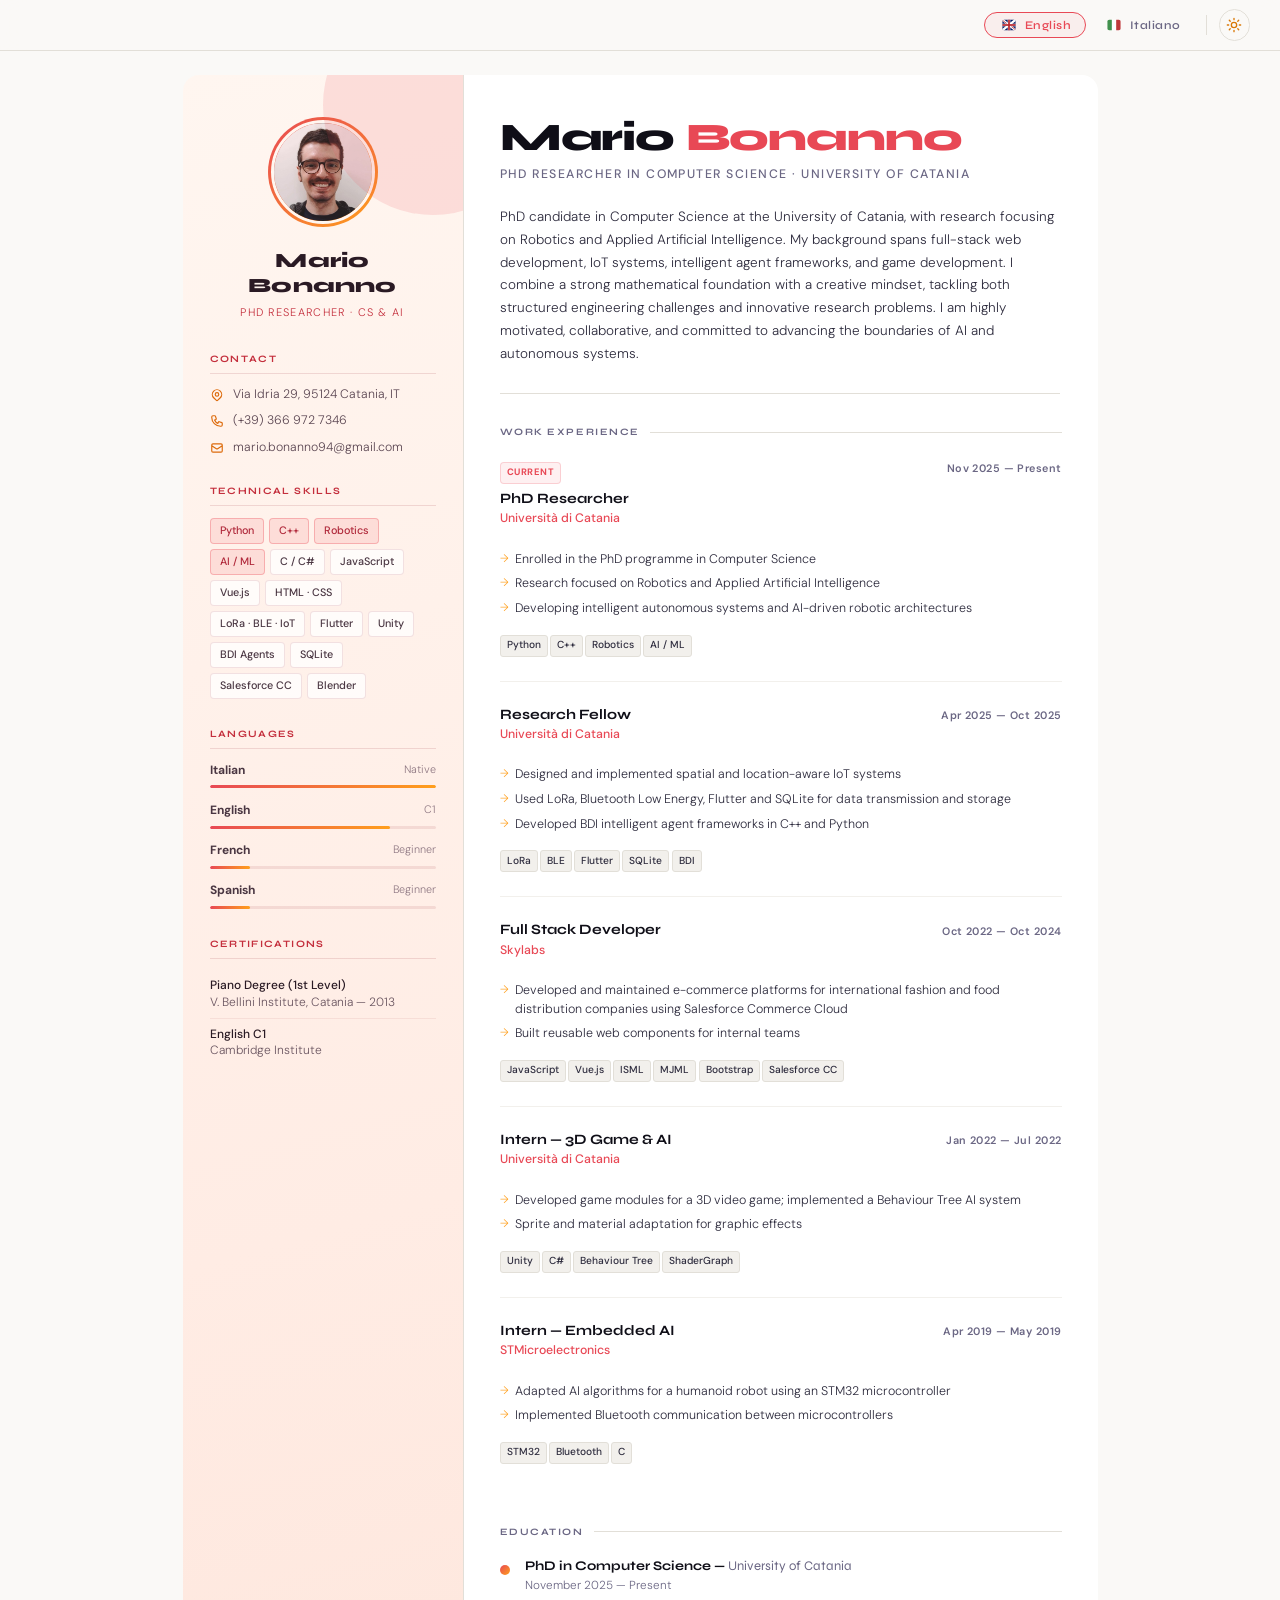
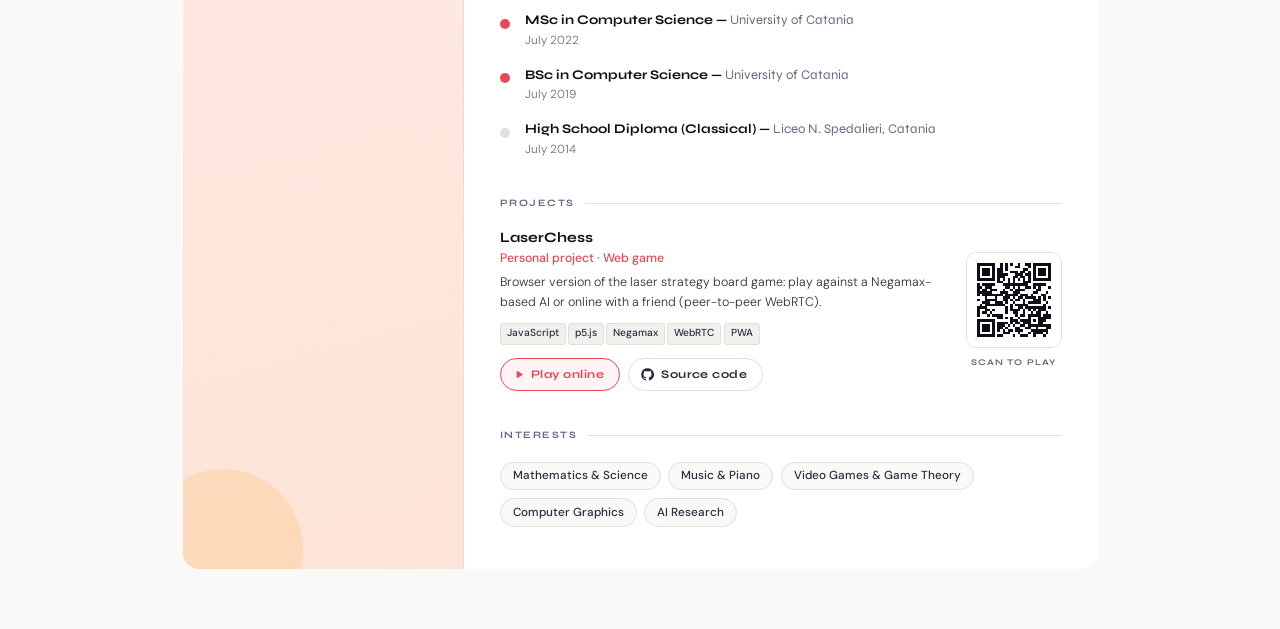
==== commit 473160dd: "LaserChess: link al codice sorgente (pulsante a schermo, indirizzo in stampa)" ====
--- a/index.html
+++ b/index.html
@@ -246,13 +246,22 @@
           </p>
           <div class="tech-pills"><span class="tech-pill">JavaScript</span><span class="tech-pill">p5.js</span><span class="tech-pill">Negamax</span><span class="tech-pill">WebRTC</span><span class="tech-pill">PWA</span></div>
           <!-- href: root-relative so it works without JS; cv.js turns it into the absolute URL (origin + /LaserChess/) shown in print and encoded in the QR -->
-          <a class="project-link" id="game-link" href="/LaserChess/" target="_blank" rel="noopener">
-            <span class="project-btn">
-              <svg viewBox="0 0 24 24" fill="currentColor" aria-hidden="true"><path d="M8 5.14v13.72a1 1 0 0 0 1.52.85l10.8-6.86a1 1 0 0 0 0-1.7L9.52 4.29A1 1 0 0 0 8 5.14z"/></svg>
-              <span class="l-en">Play online</span><span class="l-it hidden">Gioca online</span>
-            </span>
-            <span class="project-url" id="game-url"></span>
-          </a>
+          <div class="project-links">
+            <a class="project-link" id="game-link" href="/LaserChess/" target="_blank" rel="noopener">
+              <span class="project-btn">
+                <svg viewBox="0 0 24 24" fill="currentColor" aria-hidden="true"><path d="M8 5.14v13.72a1 1 0 0 0 1.52.85l10.8-6.86a1 1 0 0 0 0-1.7L9.52 4.29A1 1 0 0 0 8 5.14z"/></svg>
+                <span class="l-en">Play online</span><span class="l-it hidden">Gioca online</span>
+              </span>
+              <span class="project-url" id="game-url"></span>
+            </a>
+            <a class="project-link" href="https://github.com/Cobalt38/LaserChess" target="_blank" rel="noopener">
+              <span class="project-btn ghost">
+                <svg viewBox="0 0 24 24" fill="currentColor" aria-hidden="true"><path d="M12 .5a11.5 11.5 0 0 0-3.64 22.41c.58.1.79-.25.79-.56v-2c-3.2.7-3.88-1.37-3.88-1.37-.52-1.33-1.28-1.69-1.28-1.69-1.04-.71.08-.7.08-.7 1.15.08 1.76 1.19 1.76 1.19 1.03 1.76 2.7 1.25 3.36.96.1-.75.4-1.25.73-1.54-2.55-.29-5.24-1.28-5.24-5.69 0-1.26.45-2.29 1.19-3.09-.12-.29-.52-1.46.11-3.05 0 0 .97-.31 3.17 1.18a11 11 0 0 1 5.77 0c2.2-1.49 3.17-1.18 3.17-1.18.63 1.59.23 2.76.11 3.05.74.8 1.19 1.83 1.19 3.09 0 4.42-2.69 5.39-5.26 5.68.41.36.78 1.06.78 2.14v3.17c0 .31.21.67.8.56A11.5 11.5 0 0 0 12 .5z"/></svg>
+                <span class="l-en">Source code</span><span class="l-it hidden">Codice sorgente</span>
+              </span>
+              <span class="project-url source-url">github.com/Cobalt38/LaserChess</span>
+            </a>
+          </div>
         </div>
         <figure class="project-qr" id="game-qr" aria-hidden="true">
           <div class="qr-tile"></div>
--- a/cv.css
+++ b/cv.css
@@ -166,7 +166,8 @@
 .project { display:grid; grid-template-columns:minmax(0, 1fr) auto; gap:0 1.8rem; align-items:center; }
 .project .exp-company { margin-bottom:0.35rem; }
 .project-desc { font-size:0.83rem; color:var(--ink-soft); line-height:1.55; max-width:460px; }
-.project-link { display:inline-block; margin-top:0.9rem; text-decoration:none; outline:none; }
+.project-links { display:flex; flex-wrap:wrap; gap:0.5rem; margin-top:0.9rem; }
+.project-link { display:inline-block; text-decoration:none; outline:none; }
 .project-btn {
   display:inline-flex; align-items:center; gap:0.45rem; padding:0.4rem 1rem 0.4rem 0.85rem;
   border:1.5px solid var(--accent); border-radius:50px; background:rgba(232,72,85,0.06); color:var(--accent);
@@ -176,6 +177,10 @@
 .project-btn svg { width:11px; height:11px; }
 .project-link:hover .project-btn { background:var(--accent); color:#fff; box-shadow:0 4px 14px rgba(232,72,85,0.28); }
 .project-link:focus-visible .project-btn { outline:2px solid var(--accent); outline-offset:2px; }
+/* secondary link (source code): neutral outline, so "Play" stays the main action */
+.project-btn.ghost { border-color:var(--border); background:none; color:var(--ink-soft); }
+.project-btn.ghost svg { width:13px; height:13px; }
+.project-link:hover .project-btn.ghost { background:var(--surface2); border-color:var(--ink-muted); color:var(--ink); box-shadow:none; }
 .project-url { display:none; }
 .project-qr { display:none; margin:0; text-align:center; }
 .project.has-qr .project-qr { display:block; }
@@ -207,8 +212,10 @@
   /* paper: no button, the readable URL + QR instead */
   .project { break-inside:avoid; }
   .project-btn { display:none; }
-  .project-link { margin-top:0.6rem; }
-  .project.has-qr .project-url { display:inline; font-size:0.82rem; font-weight:500; color:var(--accent); white-space:nowrap; }
+  .project-links { flex-direction:column; align-items:flex-start; gap:0.15rem; margin-top:0.6rem; }
+  .project-url { font-size:0.82rem; font-weight:500; color:var(--accent); white-space:nowrap; }
+  .project.has-qr #game-url, .source-url { display:inline; }
+  .source-url { color:var(--ink-soft); }
   .project-url::before { content:'→ '; color:var(--accent2); }
   /* the main column is narrow on paper: QR column only as wide as the code (2.3 cm), caption may wrap */
   .project { gap:0 1.2rem; }
